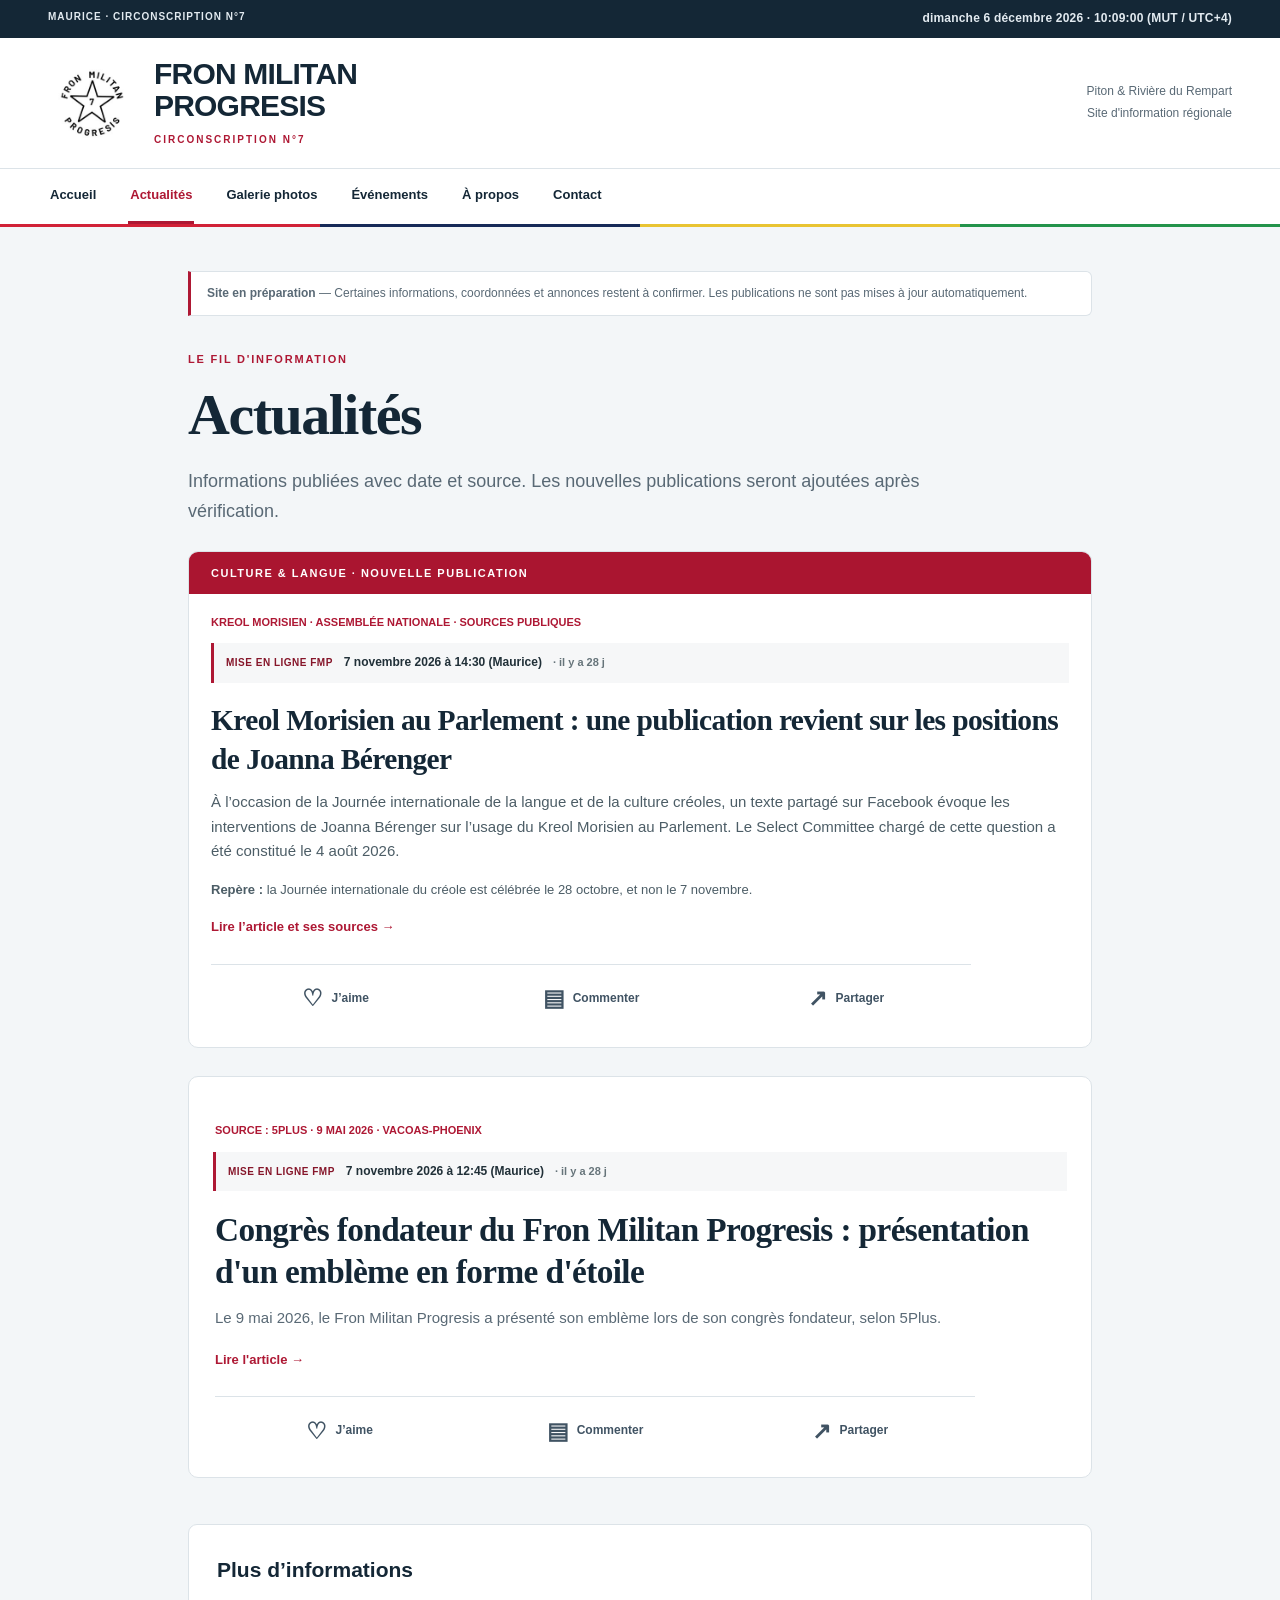
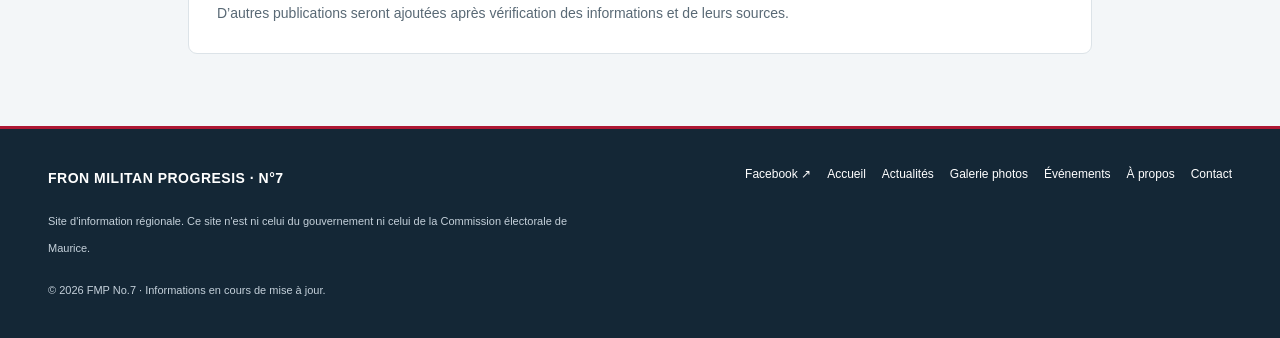
==== actualites.html @ 7ebd8d31 "Link FMP photo gallery across website and show preview on homepage" ====
<!DOCTYPE html>
<html lang="fr"><head><meta charset="utf-8"/><meta content="width=device-width,initial-scale=1" name="viewport"/><meta content="#111111" name="theme-color"/><meta content="FMP No.7 — Informations publiques, actualités et événements de la circonscription de Piton et Rivière du Rempart." name="description"/><title>Actualités | FMP No.7</title><link href="assets/fmp-logo.jpg?v=20261107-original" rel="icon"/><link href="assets/style.css?v=20261107-clock" rel="stylesheet"/></head><body><a class="skip-link" href="#main-content">Aller au contenu</a><div class="utility"><div class="shell"><span>MAURICE · CIRCONSCRIPTION N°7</span><span data-now aria-label="Heure actuelle à Maurice" aria-live="off">Chargement de l'heure de Maurice…</span></div></div><header class="shell brandline"><a aria-label="Accueil FMP No.7" href="index.html"><img alt="Logo Fron Militan Progresis, étoile et chiffre 7" src="assets/fmp-logo.jpg?v=20261107-original"/></a><div><h1>FRON MILITAN<br/>PROGRESIS</h1><div class="sub">CIRCONSCRIPTION N°7</div></div><span class="rightmark">Piton &amp; Rivière du Rempart<br/>Site d'information régionale</span></header><div class="navwrap"><div class="shell"><button aria-controls="siteNav" aria-expanded="false" class="mobileToggle">☰   Menu</button><nav aria-label="Navigation principale" class="nav" id="siteNav"><a class="" href="index.html">Accueil</a><a aria-current="page" class="active" href="actualites.html">Actualités</a><a href="galerie.html">Galerie photos</a><a class="" href="evenements.html">Événements</a><a class="" href="apropos.html">À propos</a><a class="" href="contact.html">Contact</a></nav></div></div><div class="stripe"></div><main id="main-content"><div class="shell pagebody"><div class="notice"><strong>Site en préparation</strong> — Certaines informations, coordonnées et annonces restent à confirmer. Les publications ne sont pas mises à jour automatiquement.</div><div class="eyebrow">Le fil d'information</div><h2 class="pageheading">Actualités</h2><p class="lede">Informations publiées avec date et source. Les nouvelles publications seront ajoutées après vérification.</p><div class="topgrid" style="grid-template-columns:1fr"><article class="feature news-added-card"><div class="news-added-kicker">CULTURE &amp; LANGUE · NOUVELLE PUBLICATION</div>
<div class="meta">KREOL MORISIEN · ASSEMBLÉE NATIONALE · SOURCES PUBLIQUES</div><div class="post-timestamps" aria-label="Date de mise en ligne sur le site"><span class="post-timestamps-label">Mise en ligne FMP</span><time datetime="2026-11-07T10:30:09Z" data-published-at="2026-11-07T10:30:09Z">7 novembre 2026 · 14:30 (Maurice)</time><span class="post-relative" data-post-age-for="2026-11-07T10:30:09Z"></span></div>
<h2><a href="kreol-morisien-parlement.html">Kreol Morisien au Parlement : une publication revient sur les positions de Joanna Bérenger</a></h2>
<p>À l’occasion de la Journée internationale de la langue et de la culture créoles, un texte partagé sur Facebook évoque les interventions de Joanna Bérenger sur l’usage du Kreol Morisien au Parlement. Le Select Committee chargé de cette question a été constitué le 4 août 2026.</p>
<p class="news-date-note"><strong>Repère :</strong> la Journée internationale du créole est célébrée le 28 octobre, et non le 7 novembre.</p>
<a class="textlink" href="kreol-morisien-parlement.html">Lire l’article et ses sources →</a>
<section aria-label="Réactions, commentaires et partage" class="post-engagement" data-post-id="kreol-morisien-parlement-2026" data-post-title="Kreol Morisien au Parlement : une publication revient sur les positions de Joanna Bérenger" data-post-url="kreol-morisien-parlement.html">
<div aria-label="Actions sur l’article" class="post-actions" role="group">
<button aria-pressed="false" class="action-button like-button" type="button"><span aria-hidden="true" class="action-symbol">♡</span><span class="like-label">J’aime</span></button>
<button aria-expanded="false" class="action-button comment-button" type="button"><span aria-hidden="true" class="action-symbol">▤</span><span class="comment-label">Commenter</span></button>
<button class="action-button share-button" type="button"><span aria-hidden="true" class="action-symbol">↗</span><span>Partager</span></button></div>
<div class="comment-panel" hidden><p class="engagement-note">Les commentaires et mentions « J’aime » sont enregistrés <strong>sur cet appareil uniquement</strong>. Ils ne sont pas visibles par les autres visiteurs.</p><div aria-live="polite" class="comments-list"></div><form class="comment-form">
<label for="comment-kreol-morisien-parlement-2026">Votre commentaire</label><textarea id="comment-kreol-morisien-parlement-2026" maxlength="800" name="comment" placeholder="Écrivez votre commentaire…" required rows="3"></textarea>
<div class="comment-form-footer"><small>800 caractères maximum</small><button class="post-comment" type="submit">Enregistrer sur cet appareil</button></div></form></div>
<p aria-live="polite" class="action-feedback" role="status"></p></section></article><article class="feature" style="padding-top:20px"><div class="meta">SOURCE : 5PLUS · <time datetime="2026-05-09">9 MAI 2026</time> · VACOAS-PHOENIX</div><div class="post-timestamps" aria-label="Date de mise en ligne sur le site"><span class="post-timestamps-label">Mise en ligne FMP</span><time datetime="2026-11-07T08:45:09Z" data-published-at="2026-11-07T08:45:09Z">7 novembre 2026 · 12:45 (Maurice)</time><span class="post-relative" data-post-age-for="2026-11-07T08:45:09Z"></span></div><h2><a href="congres-fondateur.html">Congrès fondateur du Fron Militan Progresis : présentation d'un emblème en forme d'étoile</a></h2><p>Le 9 mai 2026, le Fron Militan Progresis a présenté son emblème lors de son congrès fondateur, selon 5Plus.</p><a class="textlink" href="congres-fondateur.html">Lire l'article →</a><section aria-label="Réactions et commentaires sur cette actualité" class="post-engagement" data-post-id="congres-fondateur-2026" data-post-title="Congrès fondateur du Fron Militan Progresis" data-post-url="congres-fondateur.html">
<div aria-label="Actions sur l’article" class="post-actions" role="group">
<button aria-pressed="false" class="action-button like-button" type="button"><span aria-hidden="true" class="action-symbol">♡</span> <span class="like-label">J’aime</span></button>
<button aria-expanded="false" class="action-button comment-button" type="button"><span aria-hidden="true" class="action-symbol">▤</span> <span class="comment-label">Commenter</span></button>
<button class="action-button share-button" type="button"><span aria-hidden="true" class="action-symbol">↗</span> <span>Partager</span></button>
</div>
<div class="comment-panel" hidden="">
<p class="engagement-note">Les commentaires et mentions « J’aime » sont enregistrés <strong>sur cet appareil uniquement</strong>. Ils ne sont pas encore visibles par les autres visiteurs.</p>
<div aria-live="polite" class="comments-list"></div>
<form class="comment-form">
<label for="comment-congres-fondateur-2026">Votre commentaire</label>
<textarea id="comment-congres-fondateur-2026" maxlength="800" name="comment" placeholder="Écrivez votre commentaire…" required="" rows="3"></textarea>
<div class="comment-form-footer"><small>800 caractères maximum</small><button class="post-comment" type="submit">Enregistrer sur cet appareil</button></div>
</form>
</div>
<p aria-live="polite" class="action-feedback" role="status"></p>
</section></article></div><section class="section"><div class="quiet"><h3>Plus d’informations</h3><p>D’autres publications seront ajoutées après vérification des informations et de leurs sources.</p></div></section></div></main><footer class="footer"><div class="shell footergrid"><div><strong>FRON MILITAN PROGRESIS · N°7</strong><p><small>Site d'information régionale. Ce site n'est ni celui du gouvernement ni celui de la Commission électorale de Maurice.</small></p><small>© 2026 FMP No.7 · Informations en cours de mise à jour.</small></div><div class="footnav"><a class="facebook-link" href="https://www.facebook.com/share/1LvWriP6Kh/" target="_blank" rel="noopener noreferrer" aria-label="Ouvrir le lien Facebook partagé (nouvel onglet)">Facebook ↗</a><a class="" href="index.html">Accueil</a><a aria-current="page" class="active" href="actualites.html">Actualités</a><a href="galerie.html">Galerie photos</a><a class="" href="evenements.html">Événements</a><a class="" href="apropos.html">À propos</a><a class="" href="contact.html">Contact</a></div></div></footer><script src="assets/script.js?v=20261107-clock"></script></body></html>
---- assets/style.css ----
:root{--ink:#142736;--muted:#596975;--line:#dce3e8;--red:#ae1834;--paper:#fff;--off:#f3f6f8}*{box-sizing:border-box}html{scroll-behavior:smooth}body{margin:0;background:var(--off);color:var(--ink);font:16px/1.65 Arial,Helvetica,sans-serif;-webkit-font-smoothing:antialiased}a{color:inherit;text-decoration:none}a:hover{text-decoration:underline}button,input,textarea{font:inherit}button{cursor:pointer}img{max-width:100%}a,button{touch-action:manipulation}:focus-visible{outline:3px solid #287aa7;outline-offset:4px}.shell{width:100%;max-width:1240px;margin:auto;padding:0 28px}.skip-link{position:absolute;top:-90px;left:20px;background:white;padding:12px;z-index:10}.skip-link:focus{top:10px}.utility{background:var(--ink);color:#e2eaf0;font-size:10px;font-weight:700;letter-spacing:1px}.utility .shell{display:flex;justify-content:space-between;gap:12px;padding-top:9px;padding-bottom:9px}.brandline{display:flex;align-items:center;gap:18px;padding-top:20px;padding-bottom:20px;background:white}.brandline>a{flex:none;display:block}.brandline img{display:block;width:88px;height:88px;object-fit:contain}.brandline h1{margin:0;font-size:clamp(21px,2.4vw,30px);font-weight:800;line-height:1.08;letter-spacing:-.8px}.brandline .sub{font-size:10px;letter-spacing:2px;font-weight:700;color:var(--red);margin-top:9px}.rightmark{margin-left:auto;text-align:right;font-size:12px;color:var(--muted);line-height:1.8}.navwrap{background:#fff;border-top:1px solid var(--line)}.nav{display:flex;gap:30px}.nav a{padding:15px 2px;font-size:13px;font-weight:700;border-bottom:3px solid transparent}.nav a:hover,.nav a.active{color:var(--red);text-decoration:none;border-bottom-color:var(--red)}.mobileToggle{display:none;background:none;border:0;padding:14px 0;color:var(--ink);font-weight:700}.stripe{height:3px;background:linear-gradient(90deg,#d12137 0 25%,#172a58 25% 50%,#e9c432 50% 75%,#23934b 75%)}
.welcome-banner{margin-top:30px;background:var(--ink);border-radius:12px;overflow:hidden;box-shadow:0 12px 35px #18344912}.banner-photo{display:block;width:100%;height:auto;aspect-ratio:851/315;object-fit:contain}.banner-caption{padding:25px 32px;display:flex;align-items:center;justify-content:space-between;gap:24px;color:white}.banner-kicker{font-size:10px;letter-spacing:2.3px;font-weight:700;color:#c5d6e3}.banner-caption h2{font-size:clamp(32px,4vw,46px);letter-spacing:-1.5px;line-height:1.1;margin:7px 0}.banner-caption p{margin:0;color:#d5e0e8;font-size:14px}.banner-link{padding:13px 19px;border:1px solid #91a3b0;border-radius:6px;font-size:13px;font-weight:700;white-space:nowrap}.banner-link span{margin-left:20px}.banner-link:hover{background:white;color:var(--ink);text-decoration:none}.notice{margin:24px 0;background:#fff;border:1px solid var(--line);border-left:3px solid var(--red);padding:12px 16px;color:var(--muted);font-size:12px;border-radius:0 6px 6px 0}.frontpage-strap{display:flex;justify-content:space-between;align-items:center;gap:16px;margin-top:40px;padding-bottom:16px;border-bottom:1px solid #b7c5d0}.frontpage-strap-left{font-size:22px;letter-spacing:-.6px;font-weight:800}.frontpage-strap-left em{font-style:normal;color:var(--red);margin:0 5px}.frontpage-strap-right{font-size:10px;color:var(--muted);letter-spacing:1.3px;font-weight:700}.topgrid{display:grid;grid-template-columns:minmax(0,1.8fr) minmax(270px,1fr);gap:28px;margin-top:24px;align-items:start}.feature{border:1px solid var(--line);background:white;border-radius:10px;overflow:hidden;padding-bottom:22px}.hero-label{display:flex;justify-content:space-between;gap:12px;padding:12px 24px;color:var(--red);font-size:10px;letter-spacing:1.8px;font-weight:800;border-bottom:1px solid var(--line)}.hero-label span:last-child{color:var(--muted)}.featureart{height:245px;display:flex;justify-content:center;align-items:center;background:#fff;border-bottom:1px solid #edf0f3}.featureart img{height:210px;width:210px;object-fit:contain}.feature>.meta,.feature>h2,.feature>p,.feature>.textlink,.feature>.post-engagement{margin-left:26px;margin-right:26px}.meta{font-size:11px;color:var(--muted);font-weight:700;line-height:1.8}.feature>.meta{margin-top:24px;color:var(--red)}.feature h2{font:700 clamp(25px,2.6vw,34px)/1.24 Georgia,serif;letter-spacing:-.6px;margin-top:12px;margin-bottom:14px}.feature p{font-size:15px;color:var(--muted);margin-top:0}.textlink{font-size:13px;font-weight:700;color:var(--red)}.aside{border:1px solid var(--line);border-radius:10px;background:#fff;padding:0 24px 8px;overflow:hidden}.eyebrow{color:var(--red);font-size:11px;font-weight:800;letter-spacing:1.8px;text-transform:uppercase}.aside>.eyebrow{background:var(--ink);color:white;margin:0 -24px;padding:15px 24px}.story{padding:22px 0;border-bottom:1px solid var(--line)}.story:last-child{border:0}.story h3{font:700 20px/1.35 Georgia,serif;margin:8px 0}.story p{font-size:13px;color:var(--muted);margin:8px 0}.fixedmark{font-size:9px;font-weight:700;letter-spacing:1px;color:var(--red);text-transform:uppercase}.section{padding:46px 0 12px}.sectiontitle{display:flex;justify-content:space-between;align-items:center;gap:12px;padding-bottom:16px;border-bottom:1px solid #b7c5d0;font-size:25px;letter-spacing:-.5px;margin:0 0 22px}.sectiontitle small{font-size:11px;font-weight:500;letter-spacing:0;color:var(--muted)}.tiles{display:grid;grid-template-columns:repeat(3,1fr);gap:22px}.tile{padding:24px;border:1px solid var(--line);border-radius:9px;background:white}.tile .number{font-size:13px;font-weight:800;color:var(--red);letter-spacing:1px}.tile h3{font-size:22px;margin:16px 0 8px}.tile p{font-size:14px;margin-bottom:0;color:var(--muted)}.quiet{padding:28px;background:white;border:1px solid var(--line);border-radius:9px}.quiet h3{font-size:21px;margin:0 0 10px}.quiet p{color:var(--muted);font-size:14px}.quiet p:last-child{margin-bottom:0}.twocol{display:grid;grid-template-columns:1fr 1fr;gap:24px}.btn,.post-comment{display:inline-block;background:var(--red);color:#fff;border:0;border-radius:5px;padding:12px 18px;font-size:13px;font-weight:700}.btn:hover,.post-comment:hover{background:#86102a;text-decoration:none}.pagebody{padding-top:20px;max-width:960px}.pagebody>.eyebrow{margin-top:34px}.pageheading{font:700 clamp(32px,5vw,58px)/1.15 Georgia,serif;letter-spacing:-1.5px;margin:14px 0 18px}.lede{font-size:18px;color:var(--muted);max-width:760px}.articlebody{max-width:760px;font:18px/1.85 Georgia,serif;color:#34434e}.articlebody h2{font:700 26px/1.3 Arial,sans-serif}.source{background:#e9eff3;padding:16px;font:14px/1.6 Arial,sans-serif;border-radius:6px}.footer{margin-top:60px;padding:36px 0;background:var(--ink);color:#fff;border-top:3px solid var(--red)}.footergrid{display:flex;justify-content:space-between;gap:40px}.footergrid>div:first-child{max-width:540px}.footer strong{font-size:14px;letter-spacing:.5px}.footer small{font-size:11px;color:#c4d0da}.footnav{display:flex;flex-wrap:wrap;align-content:start;gap:16px;font-size:12px}.field{display:block;margin:16px 0}.field label{display:block;font-weight:700;margin-bottom:6px}.field input,.field textarea{width:100%;padding:12px;border:1px solid #9aaab6;border-radius:5px}.field textarea{min-height:140px}.tip{font-size:13px;color:var(--muted)}hr{border:0;border-top:1px solid var(--line)}
.post-engagement{border-top:1px solid var(--line);margin-top:24px;padding-top:10px;max-width:760px;font-family:Arial,sans-serif}.post-actions{display:grid;grid-template-columns:repeat(3,minmax(0,1fr));gap:6px}.action-button{display:flex;align-items:center;justify-content:center;gap:8px;min-height:48px;padding:9px 6px;background:transparent;border:0;border-radius:5px;font-size:12px;font-weight:700;color:#405363}.action-button:hover{background:#edf2f5}.action-button[aria-pressed="true"]{color:var(--red)}.action-symbol{font-size:23px;line-height:1}.comment-panel{border-top:1px solid var(--line);padding-top:15px}.comment-panel[hidden]{display:none}.engagement-note{background:var(--off);padding:12px;font-size:12px!important;border-radius:5px}.comment-entry{border-bottom:1px solid var(--line);padding:10px 0}.comment-entry time{font-size:11px;color:var(--muted)}.comment-entry p{white-space:pre-wrap;overflow-wrap:anywhere;font-size:14px;margin:5px 0}.no-comments{font-size:13px!important}.comment-form label{display:block;margin:14px 0 7px;font-size:13px;font-weight:700}.comment-form textarea{width:100%;padding:12px;border:1px solid #99a9b4;border-radius:5px;min-height:90px;resize:vertical}.comment-form-footer{display:flex;align-items:center;justify-content:space-between;gap:12px;margin-top:10px}.comment-form-footer small{font-size:11px;color:var(--muted)}.post-comment{font-size:11px}.action-feedback{font-size:12px!important;margin:8px 0 0}.action-feedback:empty{display:none}.share-fallback{width:100%;padding:8px;border:1px solid #99a9b4}
@media(min-width:1240px){.brandline{max-width:none;padding-left:max(28px,calc((100% - 1184px)/2));padding-right:max(28px,calc((100% - 1184px)/2))}}
@media(max-width:770px){.shell{padding-left:20px;padding-right:20px}.utility{font-size:9px;letter-spacing:.3px}.brandline{padding-top:15px;padding-bottom:15px;gap:12px}.brandline img{width:70px;height:70px}.brandline h1{font-size:23px}.brandline .sub{font-size:9px;letter-spacing:1px}.rightmark{display:none}.mobileToggle{display:block;width:100%;text-align:left}.nav{display:none;flex-direction:column;gap:0;padding-bottom:10px}.nav.open{display:flex}.nav a{padding:12px;border-bottom:0;border-left:3px solid transparent}.nav a.active{border-left-color:var(--red);background:#faf0f3}.welcome-banner{margin-top:20px;border-radius:8px}.banner-caption{padding:22px;align-items:flex-start;flex-direction:column;gap:20px}.banner-caption h2{font-size:35px}.banner-kicker{font-size:9px}.banner-link{padding:11px 14px;font-size:12px}.notice{font-size:11px}.topgrid,.twocol{grid-template-columns:1fr}.frontpage-strap{margin-top:30px}.frontpage-strap-right{display:none}.frontpage-strap-left{font-size:21px}.featureart{height:220px}.featureart img{height:190px;width:190px}.feature>.meta,.feature>h2,.feature>p,.feature>.textlink,.feature>.post-engagement{margin-left:20px;margin-right:20px}.feature h2{font-size:27px}.tiles{grid-template-columns:1fr;gap:14px}.tile{padding:22px}.tile h3{margin-top:10px}.section{padding-top:36px}.sectiontitle{font-size:23px}.footergrid{flex-direction:column;gap:22px}.pageheading{letter-spacing:-.8px}}
@media(max-width:400px){.shell{padding-left:15px;padding-right:15px}.utility .shell{flex-direction:column;gap:2px}.brandline h1{font-size:21px}.brandline img{width:62px;height:62px}.action-button{gap:4px;font-size:11px}.comment-form-footer{flex-direction:column;align-items:stretch}.feature h2{font-size:25px}.hero-label{padding:12px 20px;font-size:9px}.sectiontitle{align-items:flex-start}.sectiontitle small{text-align:right}}
@media(prefers-reduced-motion:reduce){html{scroll-behavior:auto}*{transition:none!important}}

/* Heure de Maurice en direct et métadonnées datées automatiquement */
.utility [data-now]{font-variant-numeric:tabular-nums;letter-spacing:.2px;font-size:12px;font-weight:700}
.post-timestamps{display:flex;align-items:baseline;gap:8px 11px;flex-wrap:wrap;margin:11px 24px 18px;background:#f6f7f8;border-left:3px solid var(--red);padding:10px 12px;font-size:12px;color:#42505b;font-variant-numeric:tabular-nums}
.post-timestamps-label{font-weight:800;color:#86162a;letter-spacing:.5px;text-transform:uppercase;font-size:10px}
.post-timestamps time{font-weight:800;color:#213038}
.post-relative{font-size:11px;color:#66747a;font-weight:700}
.articlebody + .post-timestamps{margin-left:0}
@media(max-width:770px){.utility .shell{display:flex;align-items:center;gap:7px;flex-wrap:wrap}.utility [data-now]{font-size:11px}.post-timestamps{margin-left:18px;margin-right:18px}}

/* Kreol Morisien news: clearly labelled, sourced update, no unlicensed imagery. */
.news-added-card{padding:0 0 24px;border:1px solid var(--line);background:#fff}
.news-added-kicker{background:#aa1530;color:#fff;padding:12px 22px;font-size:11px;font-weight:800;letter-spacing:1.5px}
.news-added-card .meta,.news-added-card h2,.news-added-card p,.news-added-card>.textlink,.news-added-card .post-engagement{margin-left:22px;margin-right:22px}
.news-added-card .meta{margin-top:19px}
.news-added-card h2{font-size:clamp(22px,2.3vw,32px);line-height:1.3;margin-bottom:12px}
.news-added-card p{color:#4c5d66;line-height:1.65}
.news-added-card .post-timestamps{margin-left:22px;margin-right:22px}
.news-added-card .news-date-note{font-size:13px}
.story-latest{border-bottom:1px solid #dce3e8}
.story-latest time{font-size:12px;color:#a51632;font-weight:700}
.articlebody ul{padding-left:23px}
.articlebody a,.source a{text-decoration:underline;text-underline-offset:3px;color:#a51632}
.article-bottom-link{margin-top:28px}
@media(max-width:770px){.news-added-card .meta,.news-added-card h2,.news-added-card p,.news-added-card>.textlink,.news-added-card .post-engagement,.news-added-card .post-timestamps{margin-left:16px;margin-right:16px}}
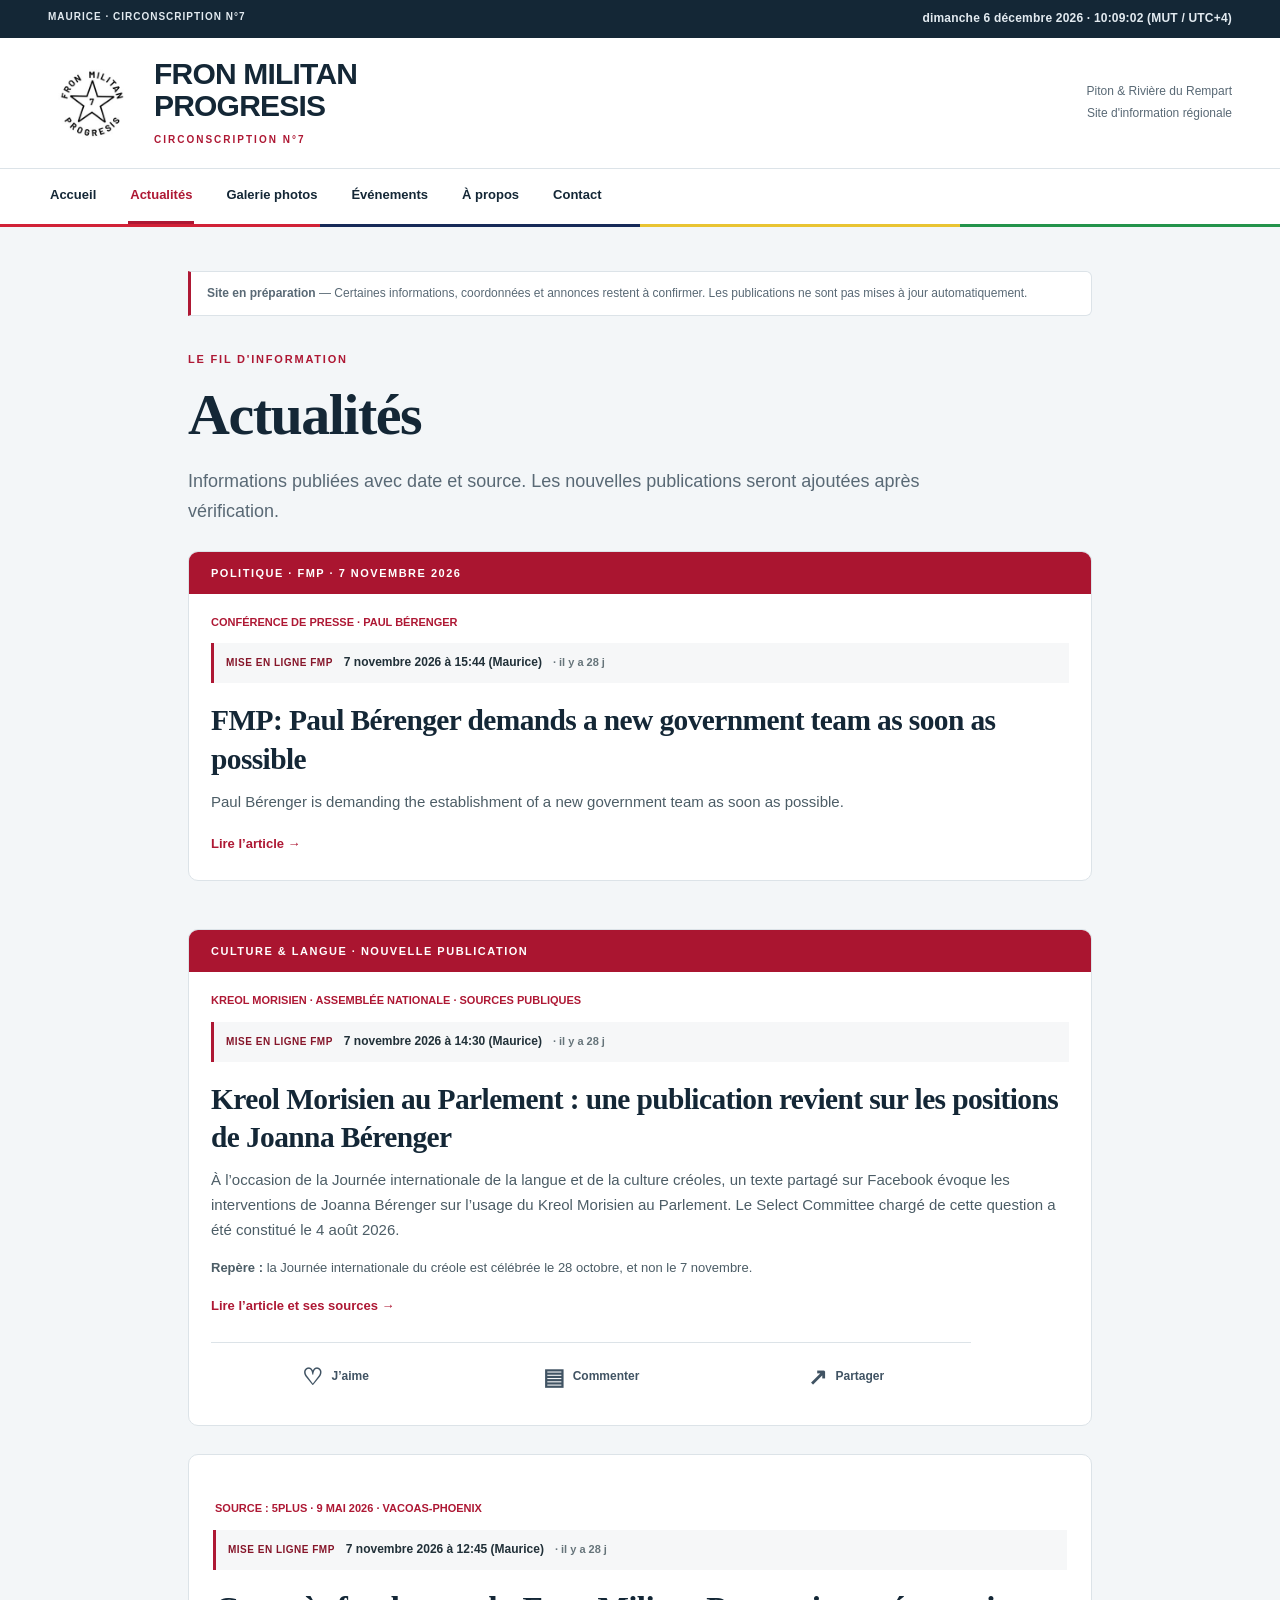
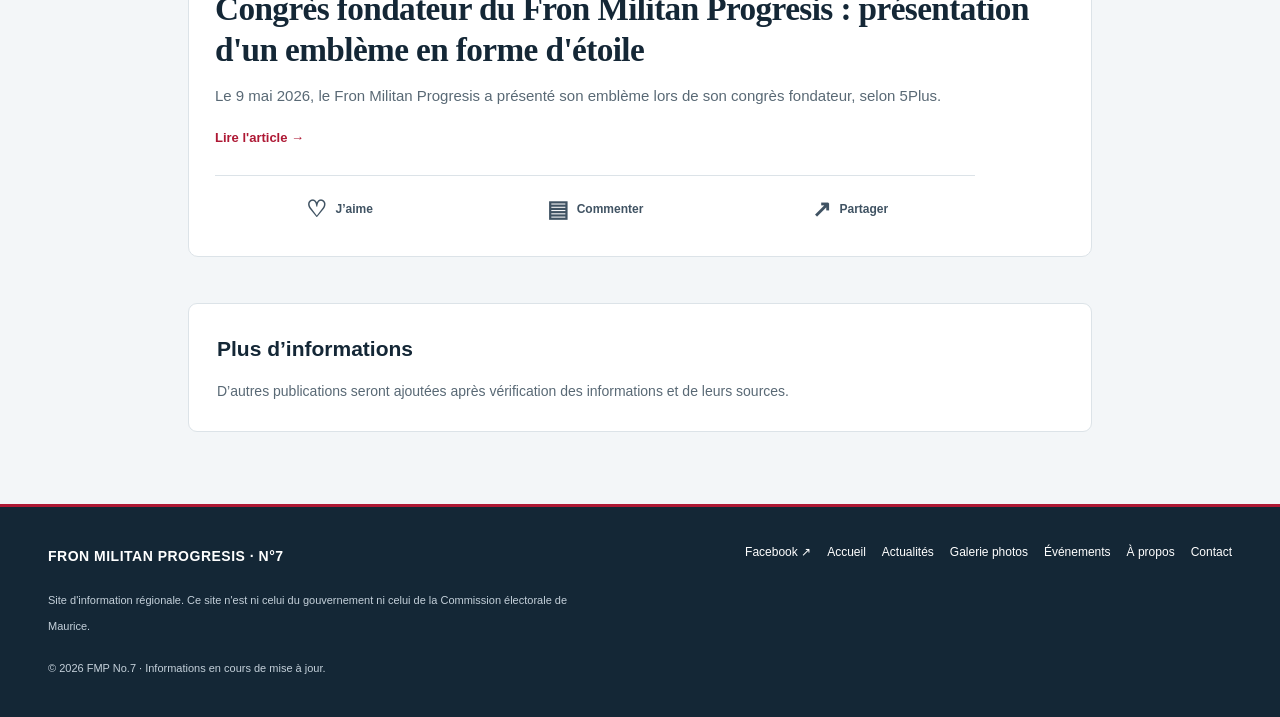
==== commit 4abc8812: "Show new FMP press conference article on actualites.html" ====
--- a/actualites.html
+++ b/actualites.html
@@ -1,5 +1,5 @@
 <!DOCTYPE html>
-<html lang="fr"><head><meta charset="utf-8"/><meta content="width=device-width,initial-scale=1" name="viewport"/><meta content="#111111" name="theme-color"/><meta content="FMP No.7 — Informations publiques, actualités et événements de la circonscription de Piton et Rivière du Rempart." name="description"/><title>Actualités | FMP No.7</title><link href="assets/fmp-logo.jpg?v=20261107-original" rel="icon"/><link href="assets/style.css?v=20261107-clock" rel="stylesheet"/></head><body><a class="skip-link" href="#main-content">Aller au contenu</a><div class="utility"><div class="shell"><span>MAURICE · CIRCONSCRIPTION N°7</span><span data-now aria-label="Heure actuelle à Maurice" aria-live="off">Chargement de l'heure de Maurice…</span></div></div><header class="shell brandline"><a aria-label="Accueil FMP No.7" href="index.html"><img alt="Logo Fron Militan Progresis, étoile et chiffre 7" src="assets/fmp-logo.jpg?v=20261107-original"/></a><div><h1>FRON MILITAN<br/>PROGRESIS</h1><div class="sub">CIRCONSCRIPTION N°7</div></div><span class="rightmark">Piton &amp; Rivière du Rempart<br/>Site d'information régionale</span></header><div class="navwrap"><div class="shell"><button aria-controls="siteNav" aria-expanded="false" class="mobileToggle">☰   Menu</button><nav aria-label="Navigation principale" class="nav" id="siteNav"><a class="" href="index.html">Accueil</a><a aria-current="page" class="active" href="actualites.html">Actualités</a><a href="galerie.html">Galerie photos</a><a class="" href="evenements.html">Événements</a><a class="" href="apropos.html">À propos</a><a class="" href="contact.html">Contact</a></nav></div></div><div class="stripe"></div><main id="main-content"><div class="shell pagebody"><div class="notice"><strong>Site en préparation</strong> — Certaines informations, coordonnées et annonces restent à confirmer. Les publications ne sont pas mises à jour automatiquement.</div><div class="eyebrow">Le fil d'information</div><h2 class="pageheading">Actualités</h2><p class="lede">Informations publiées avec date et source. Les nouvelles publications seront ajoutées après vérification.</p><div class="topgrid" style="grid-template-columns:1fr"><article class="feature news-added-card"><div class="news-added-kicker">CULTURE &amp; LANGUE · NOUVELLE PUBLICATION</div>
+<html lang="fr"><head><meta charset="utf-8"/><meta content="width=device-width,initial-scale=1" name="viewport"/><meta content="#111111" name="theme-color"/><meta content="FMP No.7 — Informations publiques, actualités et événements de la circonscription de Piton et Rivière du Rempart." name="description"/><title>Actualités | FMP No.7</title><link href="assets/fmp-logo.jpg?v=20261107-original" rel="icon"/><link href="assets/style.css?v=20261107-clock" rel="stylesheet"/></head><body><a class="skip-link" href="#main-content">Aller au contenu</a><div class="utility"><div class="shell"><span>MAURICE · CIRCONSCRIPTION N°7</span><span data-now aria-label="Heure actuelle à Maurice" aria-live="off">Chargement de l'heure de Maurice…</span></div></div><header class="shell brandline"><a aria-label="Accueil FMP No.7" href="index.html"><img alt="Logo Fron Militan Progresis, étoile et chiffre 7" src="assets/fmp-logo.jpg?v=20261107-original"/></a><div><h1>FRON MILITAN<br/>PROGRESIS</h1><div class="sub">CIRCONSCRIPTION N°7</div></div><span class="rightmark">Piton &amp; Rivière du Rempart<br/>Site d'information régionale</span></header><div class="navwrap"><div class="shell"><button aria-controls="siteNav" aria-expanded="false" class="mobileToggle">☰   Menu</button><nav aria-label="Navigation principale" class="nav" id="siteNav"><a class="" href="index.html">Accueil</a><a aria-current="page" class="active" href="actualites.html">Actualités</a><a href="galerie.html">Galerie photos</a><a class="" href="evenements.html">Événements</a><a class="" href="apropos.html">À propos</a><a class="" href="contact.html">Contact</a></nav></div></div><div class="stripe"></div><main id="main-content"><div class="shell pagebody"><div class="notice"><strong>Site en préparation</strong> — Certaines informations, coordonnées et annonces restent à confirmer. Les publications ne sont pas mises à jour automatiquement.</div><div class="eyebrow">Le fil d'information</div><h2 class="pageheading">Actualités</h2><p class="lede">Informations publiées avec date et source. Les nouvelles publications seront ajoutées après vérification.</p><div class="topgrid" style="grid-template-columns:1fr"><article class="feature news-added-card" style="margin-bottom:20px"><div class="news-added-kicker">POLITIQUE · FMP · 7 NOVEMBRE 2026</div><div class="meta">CONFÉRENCE DE PRESSE · PAUL BÉRENGER</div><div class="post-timestamps"><span class="post-timestamps-label">Mise en ligne FMP</span><time datetime="2026-11-07T11:44:02Z" data-published-at="2026-11-07T11:44:02Z">7 novembre 2026 · 15:44 (Maurice)</time><span class="post-relative" data-post-age-for="2026-11-07T11:44:02Z"></span></div><h2><a href="paul-berenger-new-government-team-2026-11-07.html">FMP: Paul Bérenger demands a new government team as soon as possible</a></h2><p>Paul Bérenger is demanding the establishment of a new government team as soon as possible.</p><a class="textlink" href="paul-berenger-new-government-team-2026-11-07.html">Lire l’article →</a></article><article class="feature news-added-card"><div class="news-added-kicker">CULTURE &amp; LANGUE · NOUVELLE PUBLICATION</div>
 <div class="meta">KREOL MORISIEN · ASSEMBLÉE NATIONALE · SOURCES PUBLIQUES</div><div class="post-timestamps" aria-label="Date de mise en ligne sur le site"><span class="post-timestamps-label">Mise en ligne FMP</span><time datetime="2026-11-07T10:30:09Z" data-published-at="2026-11-07T10:30:09Z">7 novembre 2026 · 14:30 (Maurice)</time><span class="post-relative" data-post-age-for="2026-11-07T10:30:09Z"></span></div>
 <h2><a href="kreol-morisien-parlement.html">Kreol Morisien au Parlement : une publication revient sur les positions de Joanna Bérenger</a></h2>
 <p>À l’occasion de la Journée internationale de la langue et de la culture créoles, un texte partagé sur Facebook évoque les interventions de Joanna Bérenger sur l’usage du Kreol Morisien au Parlement. Le Select Committee chargé de cette question a été constitué le 4 août 2026.</p>
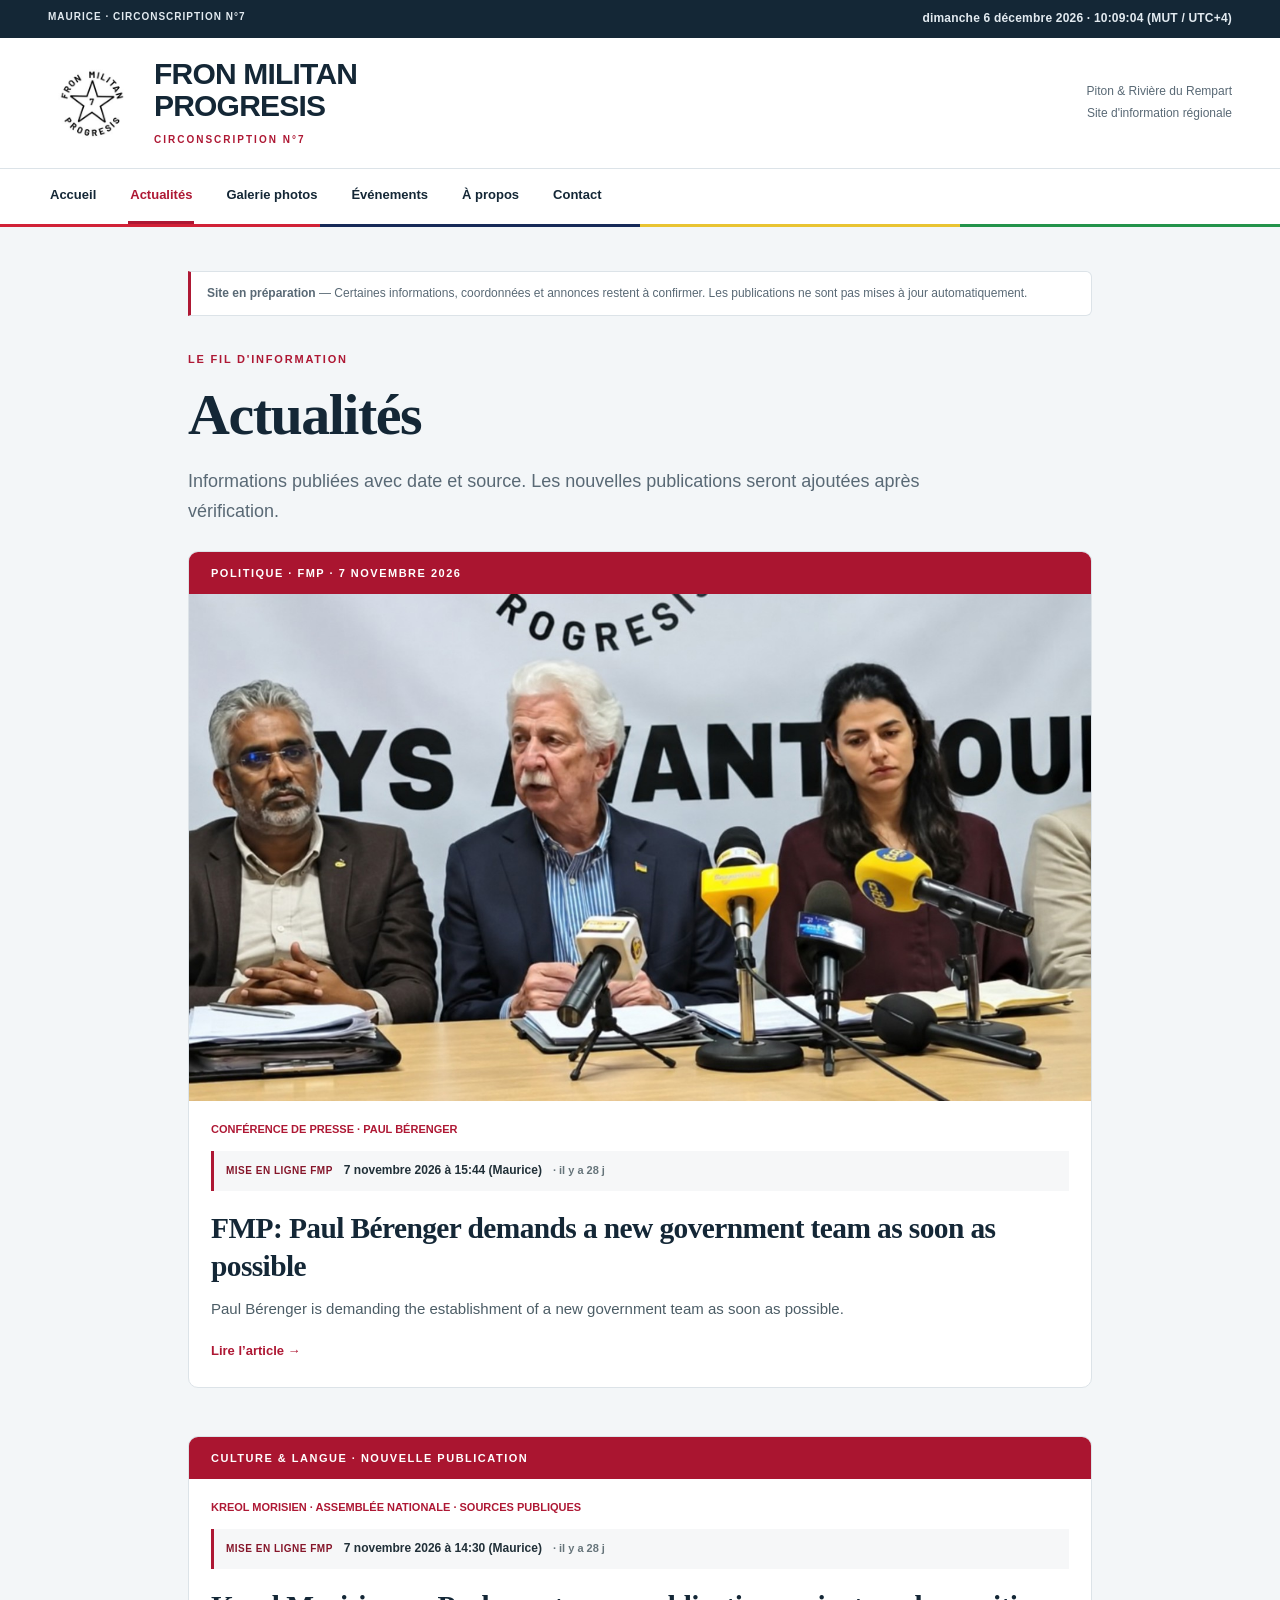
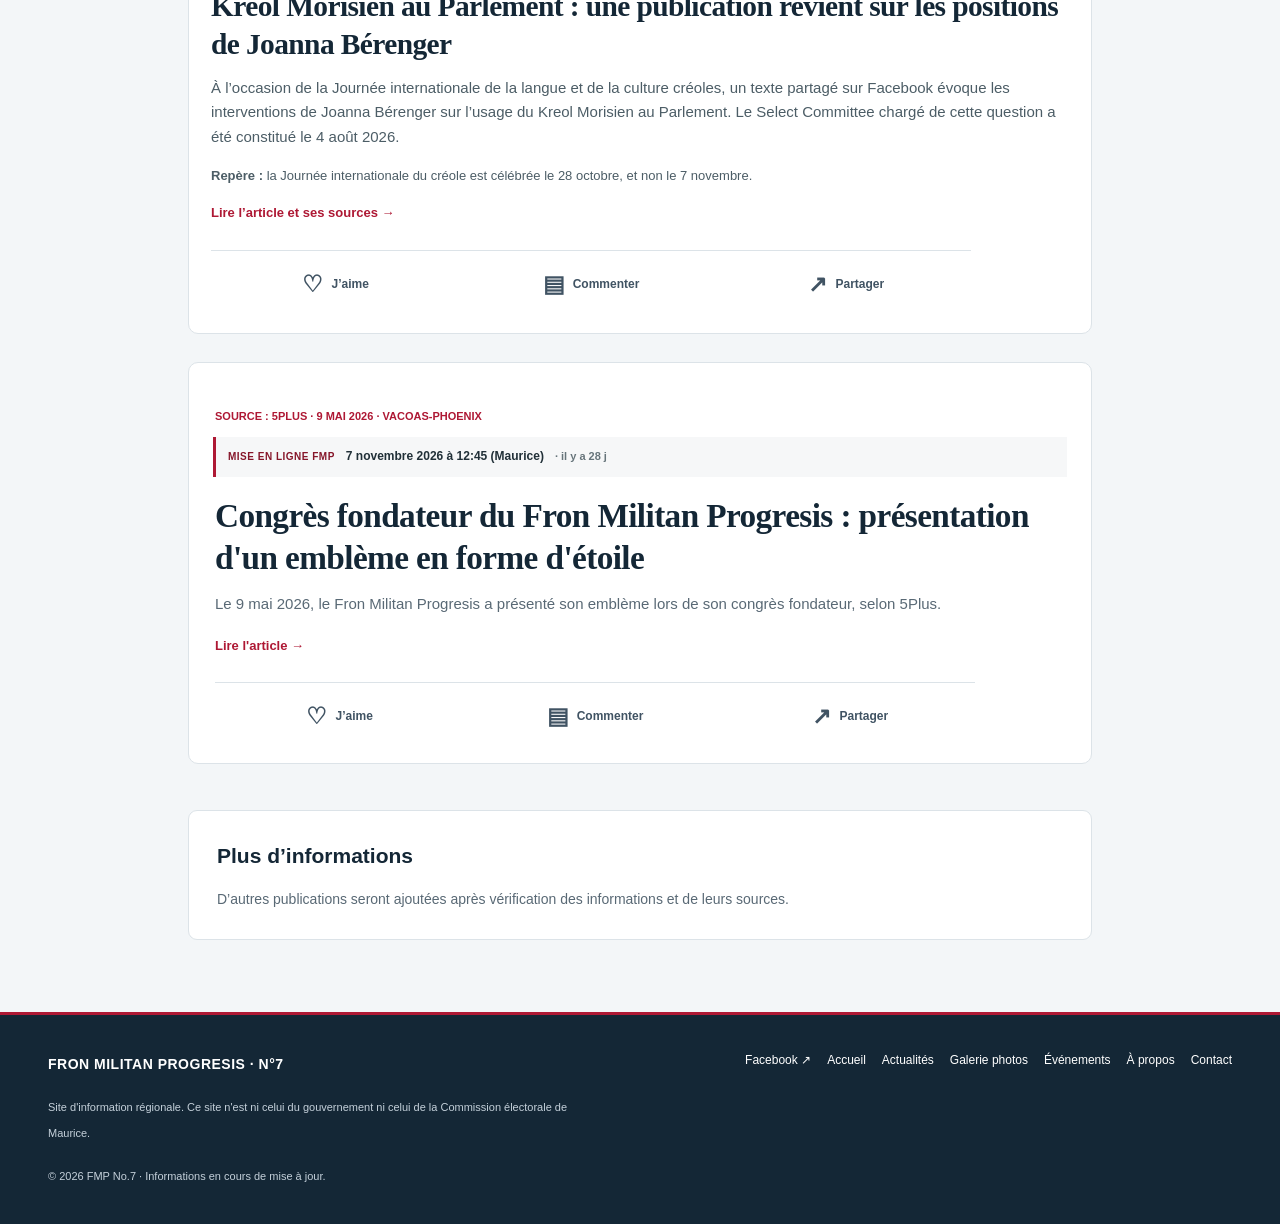
==== commit 105f7562: "Display original FMP press conference photo on actualites.html" ====
--- a/actualites.html
+++ b/actualites.html
@@ -1,5 +1,5 @@
 <!DOCTYPE html>
-<html lang="fr"><head><meta charset="utf-8"/><meta content="width=device-width,initial-scale=1" name="viewport"/><meta content="#111111" name="theme-color"/><meta content="FMP No.7 — Informations publiques, actualités et événements de la circonscription de Piton et Rivière du Rempart." name="description"/><title>Actualités | FMP No.7</title><link href="assets/fmp-logo.jpg?v=20261107-original" rel="icon"/><link href="assets/style.css?v=20261107-clock" rel="stylesheet"/></head><body><a class="skip-link" href="#main-content">Aller au contenu</a><div class="utility"><div class="shell"><span>MAURICE · CIRCONSCRIPTION N°7</span><span data-now aria-label="Heure actuelle à Maurice" aria-live="off">Chargement de l'heure de Maurice…</span></div></div><header class="shell brandline"><a aria-label="Accueil FMP No.7" href="index.html"><img alt="Logo Fron Militan Progresis, étoile et chiffre 7" src="assets/fmp-logo.jpg?v=20261107-original"/></a><div><h1>FRON MILITAN<br/>PROGRESIS</h1><div class="sub">CIRCONSCRIPTION N°7</div></div><span class="rightmark">Piton &amp; Rivière du Rempart<br/>Site d'information régionale</span></header><div class="navwrap"><div class="shell"><button aria-controls="siteNav" aria-expanded="false" class="mobileToggle">☰   Menu</button><nav aria-label="Navigation principale" class="nav" id="siteNav"><a class="" href="index.html">Accueil</a><a aria-current="page" class="active" href="actualites.html">Actualités</a><a href="galerie.html">Galerie photos</a><a class="" href="evenements.html">Événements</a><a class="" href="apropos.html">À propos</a><a class="" href="contact.html">Contact</a></nav></div></div><div class="stripe"></div><main id="main-content"><div class="shell pagebody"><div class="notice"><strong>Site en préparation</strong> — Certaines informations, coordonnées et annonces restent à confirmer. Les publications ne sont pas mises à jour automatiquement.</div><div class="eyebrow">Le fil d'information</div><h2 class="pageheading">Actualités</h2><p class="lede">Informations publiées avec date et source. Les nouvelles publications seront ajoutées après vérification.</p><div class="topgrid" style="grid-template-columns:1fr"><article class="feature news-added-card" style="margin-bottom:20px"><div class="news-added-kicker">POLITIQUE · FMP · 7 NOVEMBRE 2026</div><div class="meta">CONFÉRENCE DE PRESSE · PAUL BÉRENGER</div><div class="post-timestamps"><span class="post-timestamps-label">Mise en ligne FMP</span><time datetime="2026-11-07T11:44:02Z" data-published-at="2026-11-07T11:44:02Z">7 novembre 2026 · 15:44 (Maurice)</time><span class="post-relative" data-post-age-for="2026-11-07T11:44:02Z"></span></div><h2><a href="paul-berenger-new-government-team-2026-11-07.html">FMP: Paul Bérenger demands a new government team as soon as possible</a></h2><p>Paul Bérenger is demanding the establishment of a new government team as soon as possible.</p><a class="textlink" href="paul-berenger-new-government-team-2026-11-07.html">Lire l’article →</a></article><article class="feature news-added-card"><div class="news-added-kicker">CULTURE &amp; LANGUE · NOUVELLE PUBLICATION</div>
+<html lang="fr"><head><meta charset="utf-8"/><meta content="width=device-width,initial-scale=1" name="viewport"/><meta content="#111111" name="theme-color"/><meta content="FMP No.7 — Informations publiques, actualités et événements de la circonscription de Piton et Rivière du Rempart." name="description"/><title>Actualités | FMP No.7</title><link href="assets/fmp-logo.jpg?v=20261107-original" rel="icon"/><link href="assets/style.css?v=20261107-clock" rel="stylesheet"/></head><body><a class="skip-link" href="#main-content">Aller au contenu</a><div class="utility"><div class="shell"><span>MAURICE · CIRCONSCRIPTION N°7</span><span data-now aria-label="Heure actuelle à Maurice" aria-live="off">Chargement de l'heure de Maurice…</span></div></div><header class="shell brandline"><a aria-label="Accueil FMP No.7" href="index.html"><img alt="Logo Fron Militan Progresis, étoile et chiffre 7" src="assets/fmp-logo.jpg?v=20261107-original"/></a><div><h1>FRON MILITAN<br/>PROGRESIS</h1><div class="sub">CIRCONSCRIPTION N°7</div></div><span class="rightmark">Piton &amp; Rivière du Rempart<br/>Site d'information régionale</span></header><div class="navwrap"><div class="shell"><button aria-controls="siteNav" aria-expanded="false" class="mobileToggle">☰   Menu</button><nav aria-label="Navigation principale" class="nav" id="siteNav"><a class="" href="index.html">Accueil</a><a aria-current="page" class="active" href="actualites.html">Actualités</a><a href="galerie.html">Galerie photos</a><a class="" href="evenements.html">Événements</a><a class="" href="apropos.html">À propos</a><a class="" href="contact.html">Contact</a></nav></div></div><div class="stripe"></div><main id="main-content"><div class="shell pagebody"><div class="notice"><strong>Site en préparation</strong> — Certaines informations, coordonnées et annonces restent à confirmer. Les publications ne sont pas mises à jour automatiquement.</div><div class="eyebrow">Le fil d'information</div><h2 class="pageheading">Actualités</h2><p class="lede">Informations publiées avec date et source. Les nouvelles publications seront ajoutées après vérification.</p><div class="topgrid" style="grid-template-columns:1fr"><article class="feature news-added-card" style="margin-bottom:20px"><div class="news-added-kicker">POLITIQUE · FMP · 7 NOVEMBRE 2026</div><img src="assets/fmp-press-conference-2026-11-07.jpg" alt="FMP press conference, 7 November 2026" width="1536" height="864" loading="lazy" style="display:block;width:100%;height:auto" /><div class="meta">CONFÉRENCE DE PRESSE · PAUL BÉRENGER</div><div class="post-timestamps"><span class="post-timestamps-label">Mise en ligne FMP</span><time datetime="2026-11-07T11:44:02Z" data-published-at="2026-11-07T11:44:02Z">7 novembre 2026 · 15:44 (Maurice)</time><span class="post-relative" data-post-age-for="2026-11-07T11:44:02Z"></span></div><h2><a href="paul-berenger-new-government-team-2026-11-07.html">FMP: Paul Bérenger demands a new government team as soon as possible</a></h2><p>Paul Bérenger is demanding the establishment of a new government team as soon as possible.</p><a class="textlink" href="paul-berenger-new-government-team-2026-11-07.html">Lire l’article →</a></article><article class="feature news-added-card"><div class="news-added-kicker">CULTURE &amp; LANGUE · NOUVELLE PUBLICATION</div>
 <div class="meta">KREOL MORISIEN · ASSEMBLÉE NATIONALE · SOURCES PUBLIQUES</div><div class="post-timestamps" aria-label="Date de mise en ligne sur le site"><span class="post-timestamps-label">Mise en ligne FMP</span><time datetime="2026-11-07T10:30:09Z" data-published-at="2026-11-07T10:30:09Z">7 novembre 2026 · 14:30 (Maurice)</time><span class="post-relative" data-post-age-for="2026-11-07T10:30:09Z"></span></div>
 <h2><a href="kreol-morisien-parlement.html">Kreol Morisien au Parlement : une publication revient sur les positions de Joanna Bérenger</a></h2>
 <p>À l’occasion de la Journée internationale de la langue et de la culture créoles, un texte partagé sur Facebook évoque les interventions de Joanna Bérenger sur l’usage du Kreol Morisien au Parlement. Le Select Committee chargé de cette question a été constitué le 4 août 2026.</p>
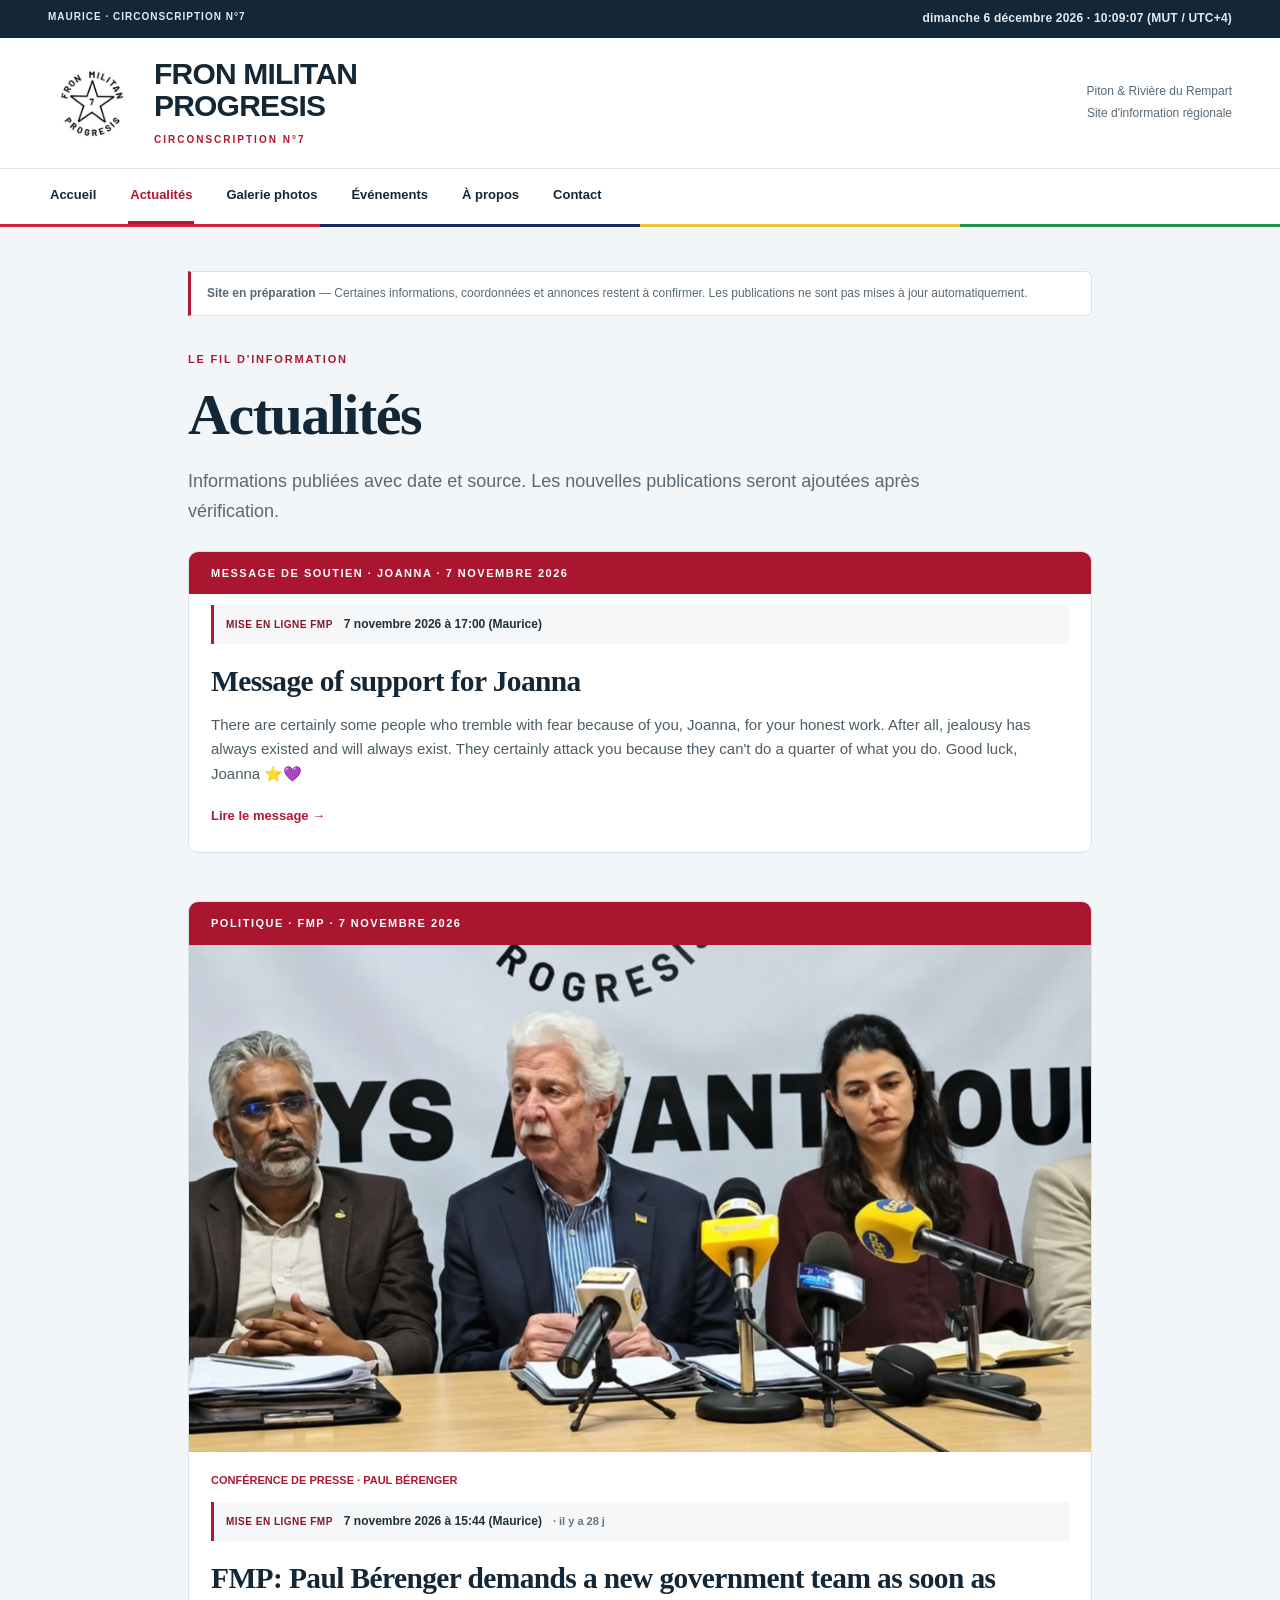
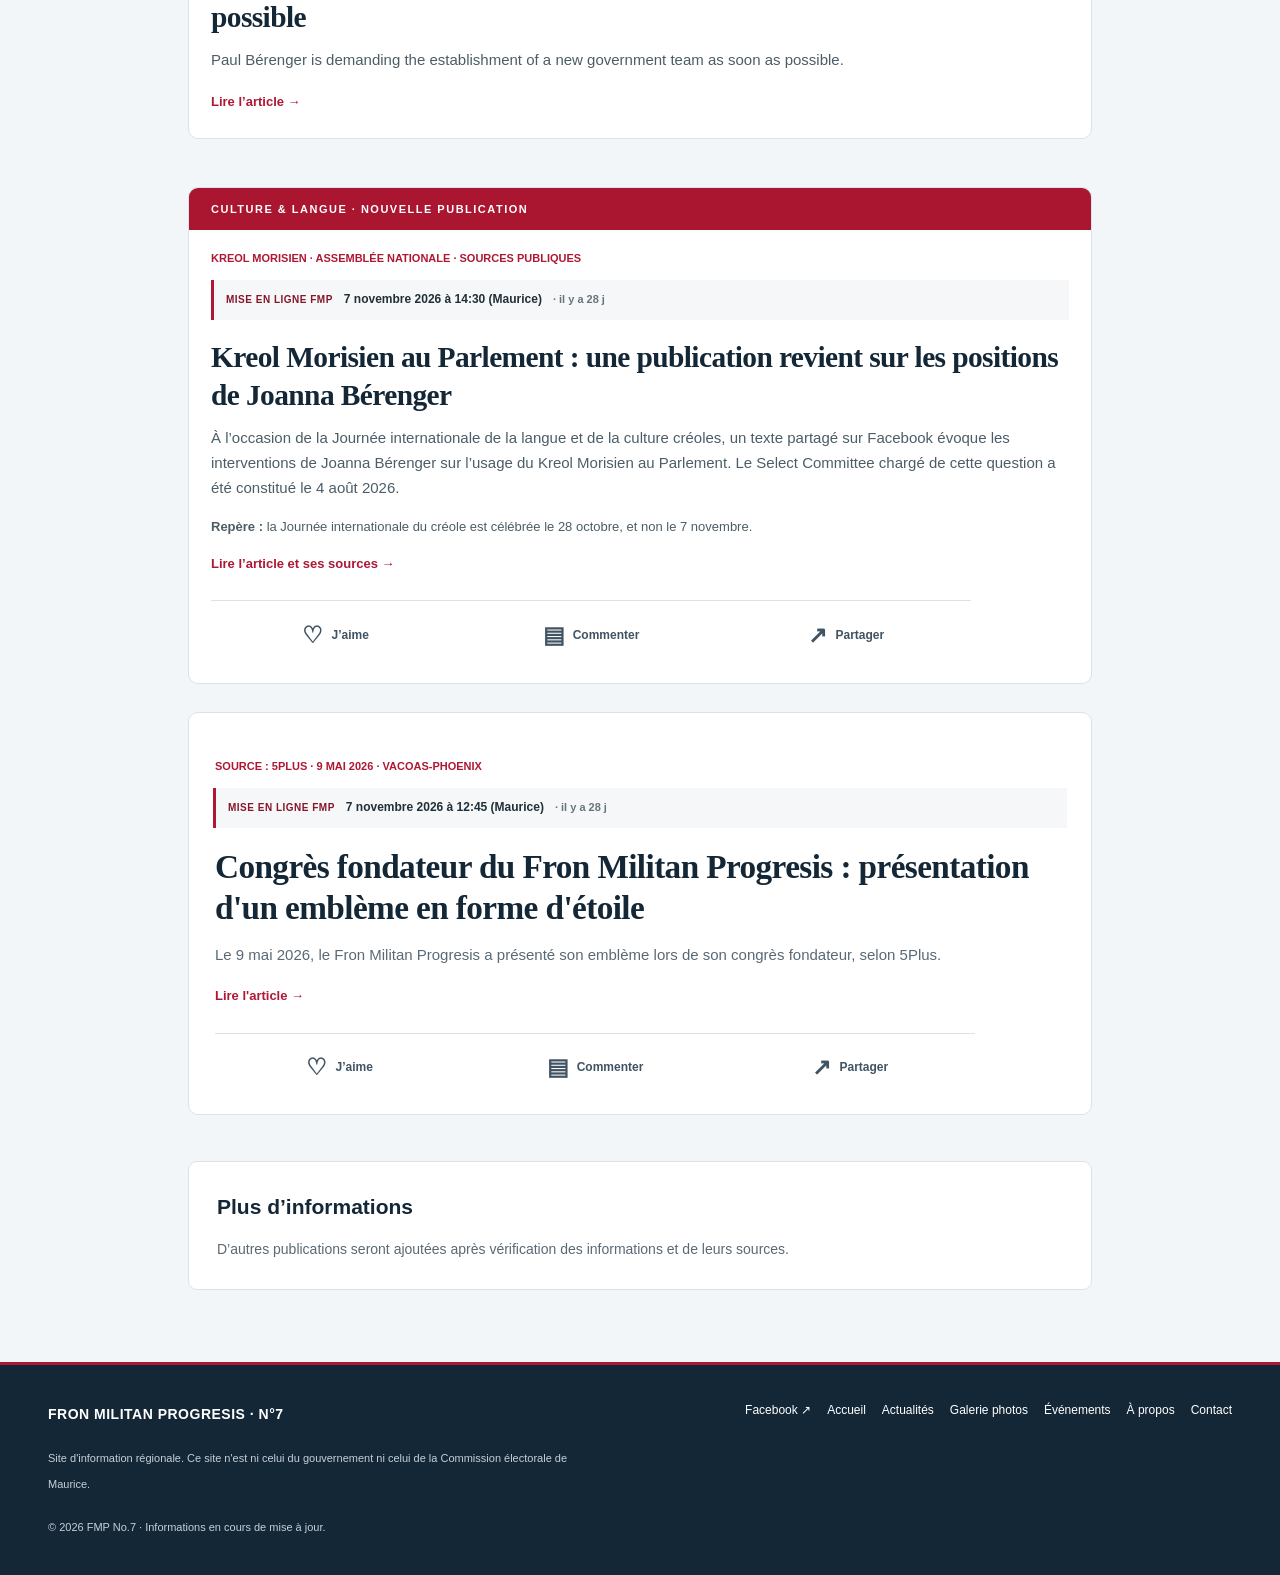
==== commit 167a078d: "Add Joanna support post to FMP site" ====
--- a/actualites.html
+++ b/actualites.html
@@ -1,5 +1,5 @@
 <!DOCTYPE html>
-<html lang="fr"><head><meta charset="utf-8"/><meta content="width=device-width,initial-scale=1" name="viewport"/><meta content="#111111" name="theme-color"/><meta content="FMP No.7 — Informations publiques, actualités et événements de la circonscription de Piton et Rivière du Rempart." name="description"/><title>Actualités | FMP No.7</title><link href="assets/fmp-logo.jpg?v=20261107-original" rel="icon"/><link href="assets/style.css?v=20261107-clock" rel="stylesheet"/></head><body><a class="skip-link" href="#main-content">Aller au contenu</a><div class="utility"><div class="shell"><span>MAURICE · CIRCONSCRIPTION N°7</span><span data-now aria-label="Heure actuelle à Maurice" aria-live="off">Chargement de l'heure de Maurice…</span></div></div><header class="shell brandline"><a aria-label="Accueil FMP No.7" href="index.html"><img alt="Logo Fron Militan Progresis, étoile et chiffre 7" src="assets/fmp-logo.jpg?v=20261107-original"/></a><div><h1>FRON MILITAN<br/>PROGRESIS</h1><div class="sub">CIRCONSCRIPTION N°7</div></div><span class="rightmark">Piton &amp; Rivière du Rempart<br/>Site d'information régionale</span></header><div class="navwrap"><div class="shell"><button aria-controls="siteNav" aria-expanded="false" class="mobileToggle">☰   Menu</button><nav aria-label="Navigation principale" class="nav" id="siteNav"><a class="" href="index.html">Accueil</a><a aria-current="page" class="active" href="actualites.html">Actualités</a><a href="galerie.html">Galerie photos</a><a class="" href="evenements.html">Événements</a><a class="" href="apropos.html">À propos</a><a class="" href="contact.html">Contact</a></nav></div></div><div class="stripe"></div><main id="main-content"><div class="shell pagebody"><div class="notice"><strong>Site en préparation</strong> — Certaines informations, coordonnées et annonces restent à confirmer. Les publications ne sont pas mises à jour automatiquement.</div><div class="eyebrow">Le fil d'information</div><h2 class="pageheading">Actualités</h2><p class="lede">Informations publiées avec date et source. Les nouvelles publications seront ajoutées après vérification.</p><div class="topgrid" style="grid-template-columns:1fr"><article class="feature news-added-card" style="margin-bottom:20px"><div class="news-added-kicker">POLITIQUE · FMP · 7 NOVEMBRE 2026</div><img src="assets/fmp-press-conference-2026-11-07.jpg" alt="FMP press conference, 7 November 2026" width="1536" height="864" loading="lazy" style="display:block;width:100%;height:auto" /><div class="meta">CONFÉRENCE DE PRESSE · PAUL BÉRENGER</div><div class="post-timestamps"><span class="post-timestamps-label">Mise en ligne FMP</span><time datetime="2026-11-07T11:44:02Z" data-published-at="2026-11-07T11:44:02Z">7 novembre 2026 · 15:44 (Maurice)</time><span class="post-relative" data-post-age-for="2026-11-07T11:44:02Z"></span></div><h2><a href="paul-berenger-new-government-team-2026-11-07.html">FMP: Paul Bérenger demands a new government team as soon as possible</a></h2><p>Paul Bérenger is demanding the establishment of a new government team as soon as possible.</p><a class="textlink" href="paul-berenger-new-government-team-2026-11-07.html">Lire l’article →</a></article><article class="feature news-added-card"><div class="news-added-kicker">CULTURE &amp; LANGUE · NOUVELLE PUBLICATION</div>
+<html lang="fr"><head><meta charset="utf-8"/><meta content="width=device-width,initial-scale=1" name="viewport"/><meta content="#111111" name="theme-color"/><meta content="FMP No.7 — Informations publiques, actualités et événements de la circonscription de Piton et Rivière du Rempart." name="description"/><title>Actualités | FMP No.7</title><link href="assets/fmp-logo.jpg?v=20261107-original" rel="icon"/><link href="assets/style.css?v=20261107-clock" rel="stylesheet"/></head><body><a class="skip-link" href="#main-content">Aller au contenu</a><div class="utility"><div class="shell"><span>MAURICE · CIRCONSCRIPTION N°7</span><span data-now aria-label="Heure actuelle à Maurice" aria-live="off">Chargement de l'heure de Maurice…</span></div></div><header class="shell brandline"><a aria-label="Accueil FMP No.7" href="index.html"><img alt="Logo Fron Militan Progresis, étoile et chiffre 7" src="assets/fmp-logo.jpg?v=20261107-original"/></a><div><h1>FRON MILITAN<br/>PROGRESIS</h1><div class="sub">CIRCONSCRIPTION N°7</div></div><span class="rightmark">Piton &amp; Rivière du Rempart<br/>Site d'information régionale</span></header><div class="navwrap"><div class="shell"><button aria-controls="siteNav" aria-expanded="false" class="mobileToggle">☰   Menu</button><nav aria-label="Navigation principale" class="nav" id="siteNav"><a class="" href="index.html">Accueil</a><a aria-current="page" class="active" href="actualites.html">Actualités</a><a href="galerie.html">Galerie photos</a><a class="" href="evenements.html">Événements</a><a class="" href="apropos.html">À propos</a><a class="" href="contact.html">Contact</a></nav></div></div><div class="stripe"></div><main id="main-content"><div class="shell pagebody"><div class="notice"><strong>Site en préparation</strong> — Certaines informations, coordonnées et annonces restent à confirmer. Les publications ne sont pas mises à jour automatiquement.</div><div class="eyebrow">Le fil d'information</div><h2 class="pageheading">Actualités</h2><p class="lede">Informations publiées avec date et source. Les nouvelles publications seront ajoutées après vérification.</p><div class="topgrid" style="grid-template-columns:1fr"><article class="feature news-added-card" style="margin-bottom:20px"><div class="news-added-kicker">MESSAGE DE SOUTIEN · JOANNA · 7 NOVEMBRE 2026</div><div class="post-timestamps"><span class="post-timestamps-label">Mise en ligne FMP</span><time datetime="2026-11-07T13:00:00Z" data-published-at="2026-11-07T13:00:00Z">7 novembre 2026 · 17:00 (Maurice)</time></div><h2><a href="joanna-support-message-2026-11-07.html">Message of support for Joanna</a></h2><p>There are certainly some people who tremble with fear because of you, Joanna, for your honest work. After all, jealousy has always existed and will always exist. They certainly attack you because they can't do a quarter of what you do. Good luck, Joanna ⭐️💜</p><a class="textlink" href="joanna-support-message-2026-11-07.html">Lire le message →</a></article><article class="feature news-added-card" style="margin-bottom:20px"><div class="news-added-kicker">POLITIQUE · FMP · 7 NOVEMBRE 2026</div><img src="assets/fmp-press-conference-2026-11-07.jpg" alt="FMP press conference, 7 November 2026" width="1536" height="864" loading="lazy" style="display:block;width:100%;height:auto" /><div class="meta">CONFÉRENCE DE PRESSE · PAUL BÉRENGER</div><div class="post-timestamps"><span class="post-timestamps-label">Mise en ligne FMP</span><time datetime="2026-11-07T11:44:02Z" data-published-at="2026-11-07T11:44:02Z">7 novembre 2026 · 15:44 (Maurice)</time><span class="post-relative" data-post-age-for="2026-11-07T11:44:02Z"></span></div><h2><a href="paul-berenger-new-government-team-2026-11-07.html">FMP: Paul Bérenger demands a new government team as soon as possible</a></h2><p>Paul Bérenger is demanding the establishment of a new government team as soon as possible.</p><a class="textlink" href="paul-berenger-new-government-team-2026-11-07.html">Lire l’article →</a></article><article class="feature news-added-card"><div class="news-added-kicker">CULTURE &amp; LANGUE · NOUVELLE PUBLICATION</div>
 <div class="meta">KREOL MORISIEN · ASSEMBLÉE NATIONALE · SOURCES PUBLIQUES</div><div class="post-timestamps" aria-label="Date de mise en ligne sur le site"><span class="post-timestamps-label">Mise en ligne FMP</span><time datetime="2026-11-07T10:30:09Z" data-published-at="2026-11-07T10:30:09Z">7 novembre 2026 · 14:30 (Maurice)</time><span class="post-relative" data-post-age-for="2026-11-07T10:30:09Z"></span></div>
 <h2><a href="kreol-morisien-parlement.html">Kreol Morisien au Parlement : une publication revient sur les positions de Joanna Bérenger</a></h2>
 <p>À l’occasion de la Journée internationale de la langue et de la culture créoles, un texte partagé sur Facebook évoque les interventions de Joanna Bérenger sur l’usage du Kreol Morisien au Parlement. Le Select Committee chargé de cette question a été constitué le 4 août 2026.</p>
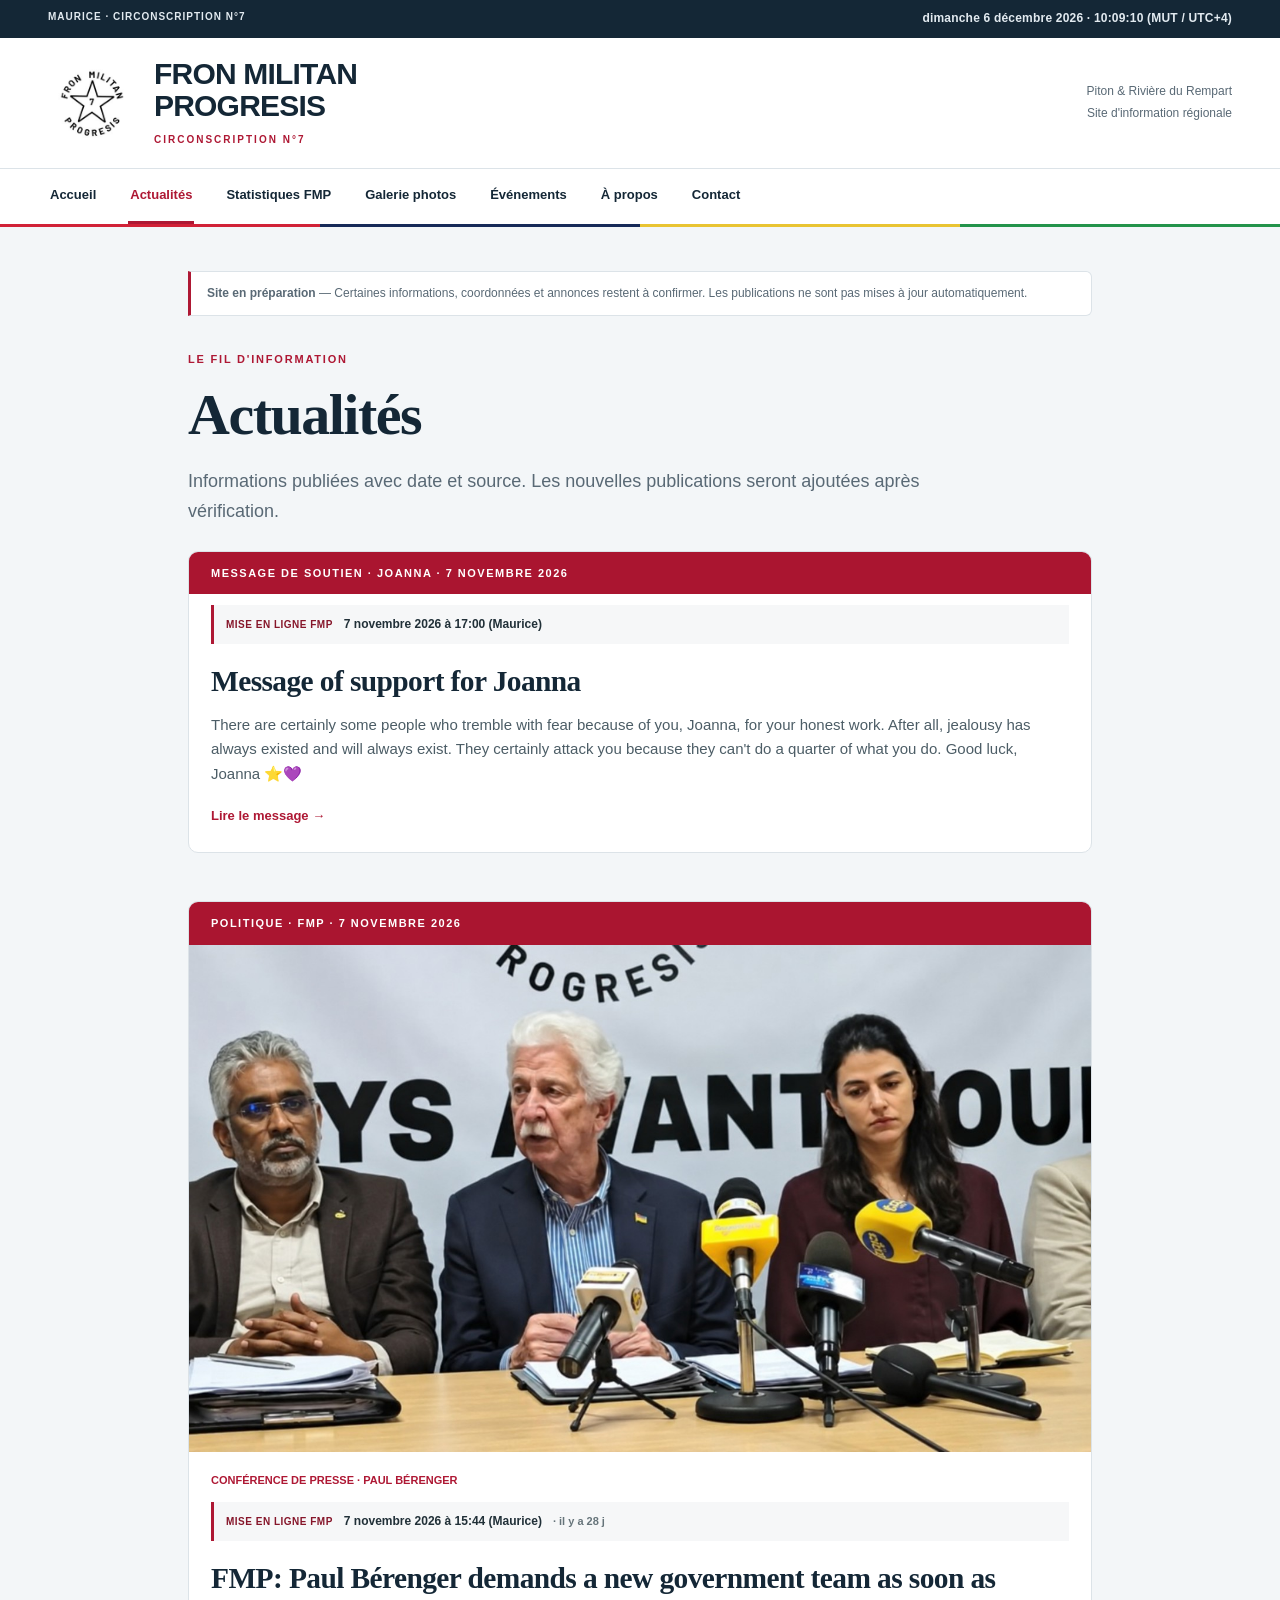
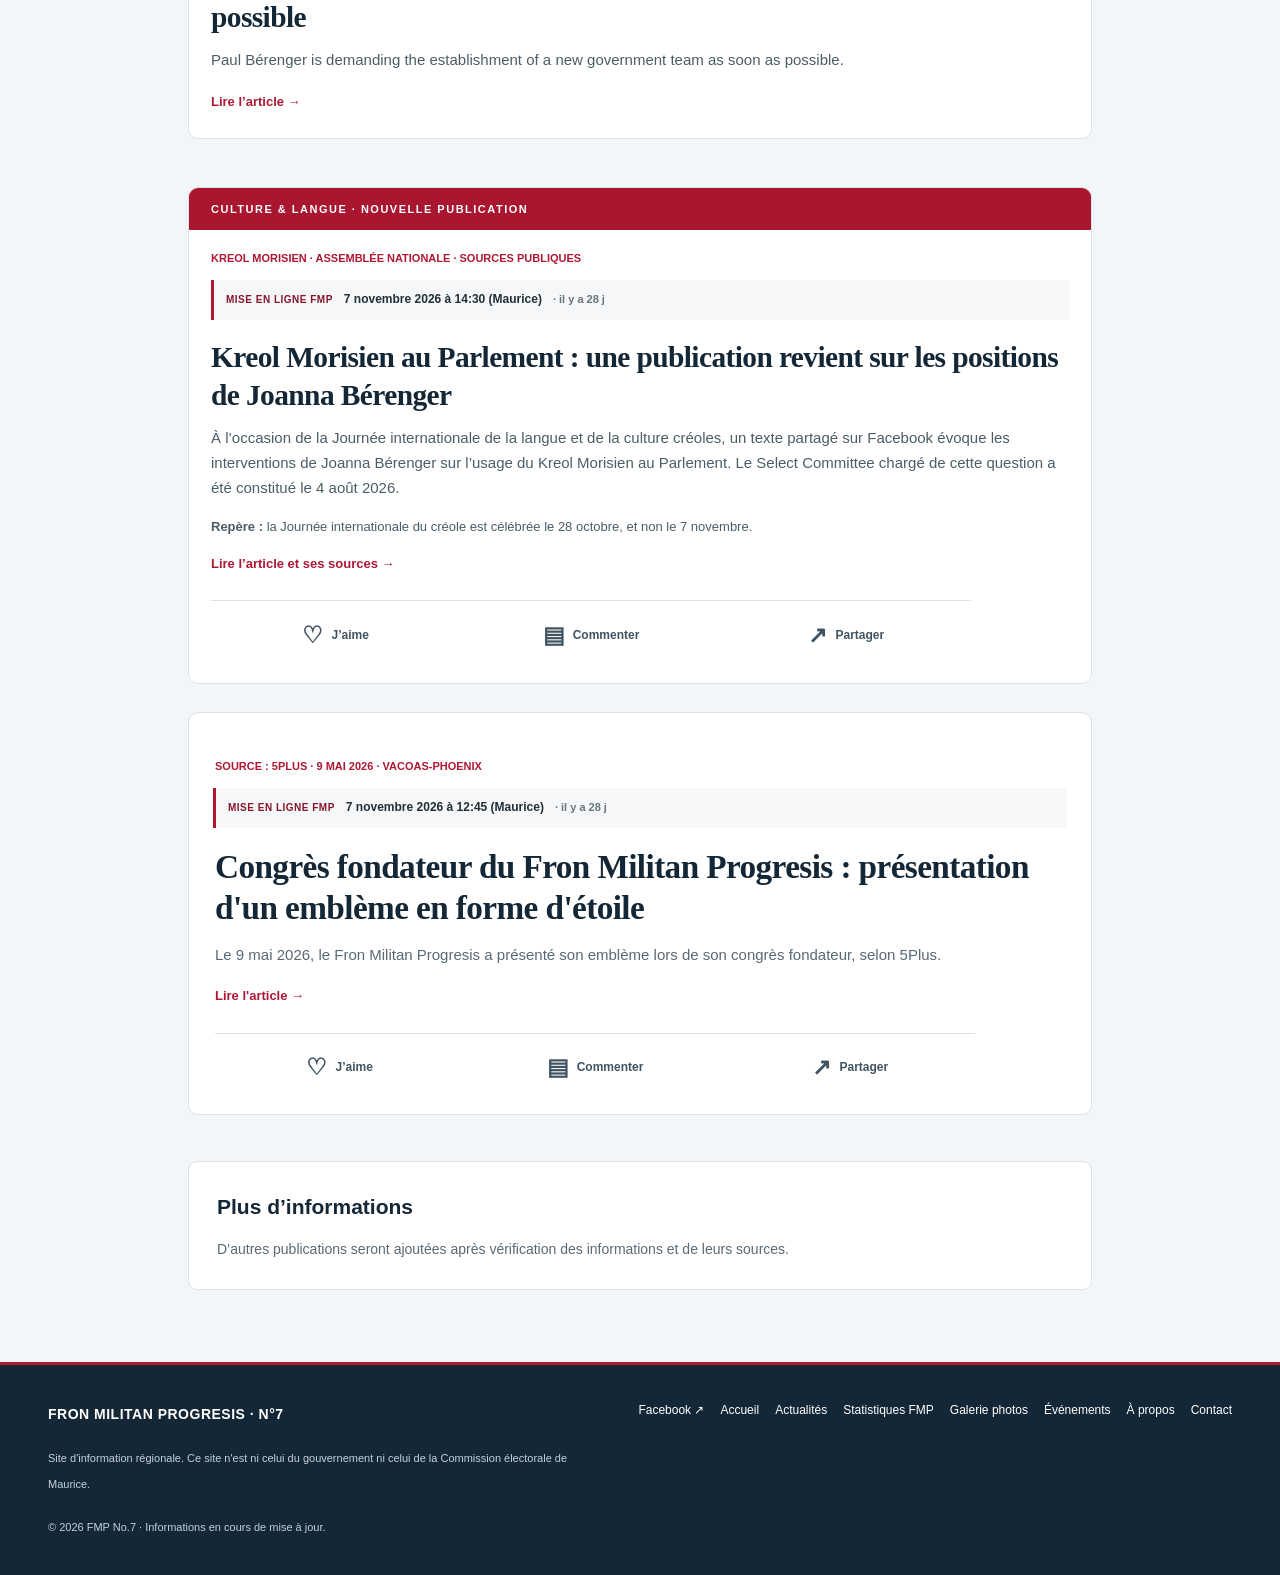
==== commit 5a81d9c2: "Add FMP statistics to consistent site navigation: actualites.html" ====
--- a/actualites.html
+++ b/actualites.html
@@ -1,5 +1,5 @@
 <!DOCTYPE html>
-<html lang="fr"><head><meta charset="utf-8"/><meta content="width=device-width,initial-scale=1" name="viewport"/><meta content="#111111" name="theme-color"/><meta content="FMP No.7 — Informations publiques, actualités et événements de la circonscription de Piton et Rivière du Rempart." name="description"/><title>Actualités | FMP No.7</title><link href="assets/fmp-logo.jpg?v=20261107-original" rel="icon"/><link href="assets/style.css?v=20261107-clock" rel="stylesheet"/></head><body><a class="skip-link" href="#main-content">Aller au contenu</a><div class="utility"><div class="shell"><span>MAURICE · CIRCONSCRIPTION N°7</span><span data-now aria-label="Heure actuelle à Maurice" aria-live="off">Chargement de l'heure de Maurice…</span></div></div><header class="shell brandline"><a aria-label="Accueil FMP No.7" href="index.html"><img alt="Logo Fron Militan Progresis, étoile et chiffre 7" src="assets/fmp-logo.jpg?v=20261107-original"/></a><div><h1>FRON MILITAN<br/>PROGRESIS</h1><div class="sub">CIRCONSCRIPTION N°7</div></div><span class="rightmark">Piton &amp; Rivière du Rempart<br/>Site d'information régionale</span></header><div class="navwrap"><div class="shell"><button aria-controls="siteNav" aria-expanded="false" class="mobileToggle">☰   Menu</button><nav aria-label="Navigation principale" class="nav" id="siteNav"><a class="" href="index.html">Accueil</a><a aria-current="page" class="active" href="actualites.html">Actualités</a><a href="galerie.html">Galerie photos</a><a class="" href="evenements.html">Événements</a><a class="" href="apropos.html">À propos</a><a class="" href="contact.html">Contact</a></nav></div></div><div class="stripe"></div><main id="main-content"><div class="shell pagebody"><div class="notice"><strong>Site en préparation</strong> — Certaines informations, coordonnées et annonces restent à confirmer. Les publications ne sont pas mises à jour automatiquement.</div><div class="eyebrow">Le fil d'information</div><h2 class="pageheading">Actualités</h2><p class="lede">Informations publiées avec date et source. Les nouvelles publications seront ajoutées après vérification.</p><div class="topgrid" style="grid-template-columns:1fr"><article class="feature news-added-card" style="margin-bottom:20px"><div class="news-added-kicker">MESSAGE DE SOUTIEN · JOANNA · 7 NOVEMBRE 2026</div><div class="post-timestamps"><span class="post-timestamps-label">Mise en ligne FMP</span><time datetime="2026-11-07T13:00:00Z" data-published-at="2026-11-07T13:00:00Z">7 novembre 2026 · 17:00 (Maurice)</time></div><h2><a href="joanna-support-message-2026-11-07.html">Message of support for Joanna</a></h2><p>There are certainly some people who tremble with fear because of you, Joanna, for your honest work. After all, jealousy has always existed and will always exist. They certainly attack you because they can't do a quarter of what you do. Good luck, Joanna ⭐️💜</p><a class="textlink" href="joanna-support-message-2026-11-07.html">Lire le message →</a></article><article class="feature news-added-card" style="margin-bottom:20px"><div class="news-added-kicker">POLITIQUE · FMP · 7 NOVEMBRE 2026</div><img src="assets/fmp-press-conference-2026-11-07.jpg" alt="FMP press conference, 7 November 2026" width="1536" height="864" loading="lazy" style="display:block;width:100%;height:auto" /><div class="meta">CONFÉRENCE DE PRESSE · PAUL BÉRENGER</div><div class="post-timestamps"><span class="post-timestamps-label">Mise en ligne FMP</span><time datetime="2026-11-07T11:44:02Z" data-published-at="2026-11-07T11:44:02Z">7 novembre 2026 · 15:44 (Maurice)</time><span class="post-relative" data-post-age-for="2026-11-07T11:44:02Z"></span></div><h2><a href="paul-berenger-new-government-team-2026-11-07.html">FMP: Paul Bérenger demands a new government team as soon as possible</a></h2><p>Paul Bérenger is demanding the establishment of a new government team as soon as possible.</p><a class="textlink" href="paul-berenger-new-government-team-2026-11-07.html">Lire l’article →</a></article><article class="feature news-added-card"><div class="news-added-kicker">CULTURE &amp; LANGUE · NOUVELLE PUBLICATION</div>
+<html lang="fr"><head><meta charset="utf-8"/><meta content="width=device-width,initial-scale=1" name="viewport"/><meta content="#111111" name="theme-color"/><meta content="FMP No.7 — Informations publiques, actualités et événements de la circonscription de Piton et Rivière du Rempart." name="description"/><title>Actualités | FMP No.7</title><link href="assets/fmp-logo.jpg?v=20261107-original" rel="icon"/><link href="assets/style.css?v=20261107-clock" rel="stylesheet"/></head><body><a class="skip-link" href="#main-content">Aller au contenu</a><div class="utility"><div class="shell"><span>MAURICE · CIRCONSCRIPTION N°7</span><span data-now aria-label="Heure actuelle à Maurice" aria-live="off">Chargement de l'heure de Maurice…</span></div></div><header class="shell brandline"><a aria-label="Accueil FMP No.7" href="index.html"><img alt="Logo Fron Militan Progresis, étoile et chiffre 7" src="assets/fmp-logo.jpg?v=20261107-original"/></a><div><h1>FRON MILITAN<br/>PROGRESIS</h1><div class="sub">CIRCONSCRIPTION N°7</div></div><span class="rightmark">Piton &amp; Rivière du Rempart<br/>Site d'information régionale</span></header><div class="navwrap"><div class="shell"><button aria-controls="siteNav" aria-expanded="false" class="mobileToggle">☰   Menu</button><nav aria-label="Navigation principale" class="nav" id="siteNav"><a class="" href="index.html">Accueil</a><a aria-current="page" class="active" href="actualites.html">Actualités</a><a href="statistiques-fmp.html">Statistiques FMP</a><a href="galerie.html">Galerie photos</a><a class="" href="evenements.html">Événements</a><a class="" href="apropos.html">À propos</a><a class="" href="contact.html">Contact</a></nav></div></div><div class="stripe"></div><main id="main-content"><div class="shell pagebody"><div class="notice"><strong>Site en préparation</strong> — Certaines informations, coordonnées et annonces restent à confirmer. Les publications ne sont pas mises à jour automatiquement.</div><div class="eyebrow">Le fil d'information</div><h2 class="pageheading">Actualités</h2><p class="lede">Informations publiées avec date et source. Les nouvelles publications seront ajoutées après vérification.</p><div class="topgrid" style="grid-template-columns:1fr"><article class="feature news-added-card" style="margin-bottom:20px"><div class="news-added-kicker">MESSAGE DE SOUTIEN · JOANNA · 7 NOVEMBRE 2026</div><div class="post-timestamps"><span class="post-timestamps-label">Mise en ligne FMP</span><time datetime="2026-11-07T13:00:00Z" data-published-at="2026-11-07T13:00:00Z">7 novembre 2026 · 17:00 (Maurice)</time></div><h2><a href="joanna-support-message-2026-11-07.html">Message of support for Joanna</a></h2><p>There are certainly some people who tremble with fear because of you, Joanna, for your honest work. After all, jealousy has always existed and will always exist. They certainly attack you because they can't do a quarter of what you do. Good luck, Joanna ⭐️💜</p><a class="textlink" href="joanna-support-message-2026-11-07.html">Lire le message →</a></article><article class="feature news-added-card" style="margin-bottom:20px"><div class="news-added-kicker">POLITIQUE · FMP · 7 NOVEMBRE 2026</div><img src="assets/fmp-press-conference-2026-11-07.jpg" alt="FMP press conference, 7 November 2026" width="1536" height="864" loading="lazy" style="display:block;width:100%;height:auto" /><div class="meta">CONFÉRENCE DE PRESSE · PAUL BÉRENGER</div><div class="post-timestamps"><span class="post-timestamps-label">Mise en ligne FMP</span><time datetime="2026-11-07T11:44:02Z" data-published-at="2026-11-07T11:44:02Z">7 novembre 2026 · 15:44 (Maurice)</time><span class="post-relative" data-post-age-for="2026-11-07T11:44:02Z"></span></div><h2><a href="paul-berenger-new-government-team-2026-11-07.html">FMP: Paul Bérenger demands a new government team as soon as possible</a></h2><p>Paul Bérenger is demanding the establishment of a new government team as soon as possible.</p><a class="textlink" href="paul-berenger-new-government-team-2026-11-07.html">Lire l’article →</a></article><article class="feature news-added-card"><div class="news-added-kicker">CULTURE &amp; LANGUE · NOUVELLE PUBLICATION</div>
 <div class="meta">KREOL MORISIEN · ASSEMBLÉE NATIONALE · SOURCES PUBLIQUES</div><div class="post-timestamps" aria-label="Date de mise en ligne sur le site"><span class="post-timestamps-label">Mise en ligne FMP</span><time datetime="2026-11-07T10:30:09Z" data-published-at="2026-11-07T10:30:09Z">7 novembre 2026 · 14:30 (Maurice)</time><span class="post-relative" data-post-age-for="2026-11-07T10:30:09Z"></span></div>
 <h2><a href="kreol-morisien-parlement.html">Kreol Morisien au Parlement : une publication revient sur les positions de Joanna Bérenger</a></h2>
 <p>À l’occasion de la Journée internationale de la langue et de la culture créoles, un texte partagé sur Facebook évoque les interventions de Joanna Bérenger sur l’usage du Kreol Morisien au Parlement. Le Select Committee chargé de cette question a été constitué le 4 août 2026.</p>
@@ -29,4 +29,4 @@
 </form>
 </div>
 <p aria-live="polite" class="action-feedback" role="status"></p>
-</section></article></div><section class="section"><div class="quiet"><h3>Plus d’informations</h3><p>D’autres publications seront ajoutées après vérification des informations et de leurs sources.</p></div></section></div></main><footer class="footer"><div class="shell footergrid"><div><strong>FRON MILITAN PROGRESIS · N°7</strong><p><small>Site d'information régionale. Ce site n'est ni celui du gouvernement ni celui de la Commission électorale de Maurice.</small></p><small>© 2026 FMP No.7 · Informations en cours de mise à jour.</small></div><div class="footnav"><a class="facebook-link" href="https://www.facebook.com/share/1LvWriP6Kh/" target="_blank" rel="noopener noreferrer" aria-label="Ouvrir le lien Facebook partagé (nouvel onglet)">Facebook ↗</a><a class="" href="index.html">Accueil</a><a aria-current="page" class="active" href="actualites.html">Actualités</a><a href="galerie.html">Galerie photos</a><a class="" href="evenements.html">Événements</a><a class="" href="apropos.html">À propos</a><a class="" href="contact.html">Contact</a></div></div></footer><script src="assets/script.js?v=20261107-clock"></script></body></html>
+</section></article></div><section class="section"><div class="quiet"><h3>Plus d’informations</h3><p>D’autres publications seront ajoutées après vérification des informations et de leurs sources.</p></div></section></div></main><footer class="footer"><div class="shell footergrid"><div><strong>FRON MILITAN PROGRESIS · N°7</strong><p><small>Site d'information régionale. Ce site n'est ni celui du gouvernement ni celui de la Commission électorale de Maurice.</small></p><small>© 2026 FMP No.7 · Informations en cours de mise à jour.</small></div><div class="footnav"><a class="facebook-link" href="https://www.facebook.com/share/1LvWriP6Kh/" target="_blank" rel="noopener noreferrer" aria-label="Ouvrir le lien Facebook partagé (nouvel onglet)">Facebook ↗</a><a class="" href="index.html">Accueil</a><a aria-current="page" class="active" href="actualites.html">Actualités</a><a href="statistiques-fmp.html">Statistiques FMP</a><a href="galerie.html">Galerie photos</a><a class="" href="evenements.html">Événements</a><a class="" href="apropos.html">À propos</a><a class="" href="contact.html">Contact</a></div></div></footer><script src="assets/script.js?v=20261107-clock"></script></body></html>
--- a/assets/style.css
+++ b/assets/style.css
@@ -30,3 +30,24 @@
 .articlebody a,.source a{text-decoration:underline;text-underline-offset:3px;color:#a51632}
 .article-bottom-link{margin-top:28px}
 @media(max-width:770px){.news-added-card .meta,.news-added-card h2,.news-added-card p,.news-added-card>.textlink,.news-added-card .post-engagement,.news-added-card .post-timestamps{margin-left:16px;margin-right:16px}}
+
+/* FMP No.7: news hierarchy and clear photo thumbnails */
+.latest-publications{padding-top:30px}
+.latest-head{display:flex;justify-content:space-between;align-items:end;gap:18px;border-bottom:3px solid #142736;padding-bottom:15px;margin-bottom:18px}
+.latest-head h2{margin:8px 0 0;font-size:clamp(24px,3vw,34px);letter-spacing:-.7px;line-height:1.18}
+.latest-head .eyebrow{font-size:10px;letter-spacing:1.8px}
+.latest-head>.textlink{font-size:13px;white-space:nowrap}
+.latest-cards{display:grid;grid-template-columns:repeat(3,minmax(0,1fr));gap:16px}
+.latest-card{background:#fff;border:1px solid #dce3e8;border-top:4px solid #b01836;border-radius:2px;padding:20px;display:flex;flex-direction:column;gap:10px;min-width:0}
+.latest-card:hover{box-shadow:0 5px 18px rgba(21,35,45,.07)}
+.latest-card .latest-category{font-size:10px;letter-spacing:1.2px;font-weight:800;text-transform:uppercase;color:#a31632}
+.latest-card h3{font-size:clamp(18px,1.7vw,22px);line-height:1.3;margin:0}
+.latest-card h3 a:hover{text-decoration:underline;text-decoration-color:#b01836;text-underline-offset:3px}
+.latest-card p{font-size:13px;line-height:1.55;margin:0;color:#566873;flex:1}
+.latest-card time{font-size:11px;line-height:1.5;font-weight:800;color:#40535e;display:block;margin-top:3px;font-variant-numeric:tabular-nums}
+.latest-note{font-size:12px;color:#687781;margin:11px 0 5px}
+.gallery-intro .gallery-teaser{max-width:830px;margin-inline:auto}
+.gallery-intro .gallery-teaser a{max-width:206px;box-shadow:0 2px 9px rgba(0,0,0,.04)}
+.gallery-intro .gallery-teaser a:focus-visible{outline:3px solid #2779a5;outline-offset:3px}
+@media(max-width:850px){.latest-cards{grid-template-columns:repeat(2,minmax(0,1fr))}.latest-card:last-child{grid-column:1/-1}}
+@media(max-width:590px){.latest-head{align-items:flex-start;flex-direction:column;gap:9px}.latest-cards{grid-template-columns:1fr;gap:11px}.latest-card:last-child{grid-column:auto}.latest-card{padding:16px}.latest-head h2{font-size:26px}.gallery-intro .gallery-teaser{gap:9px}}
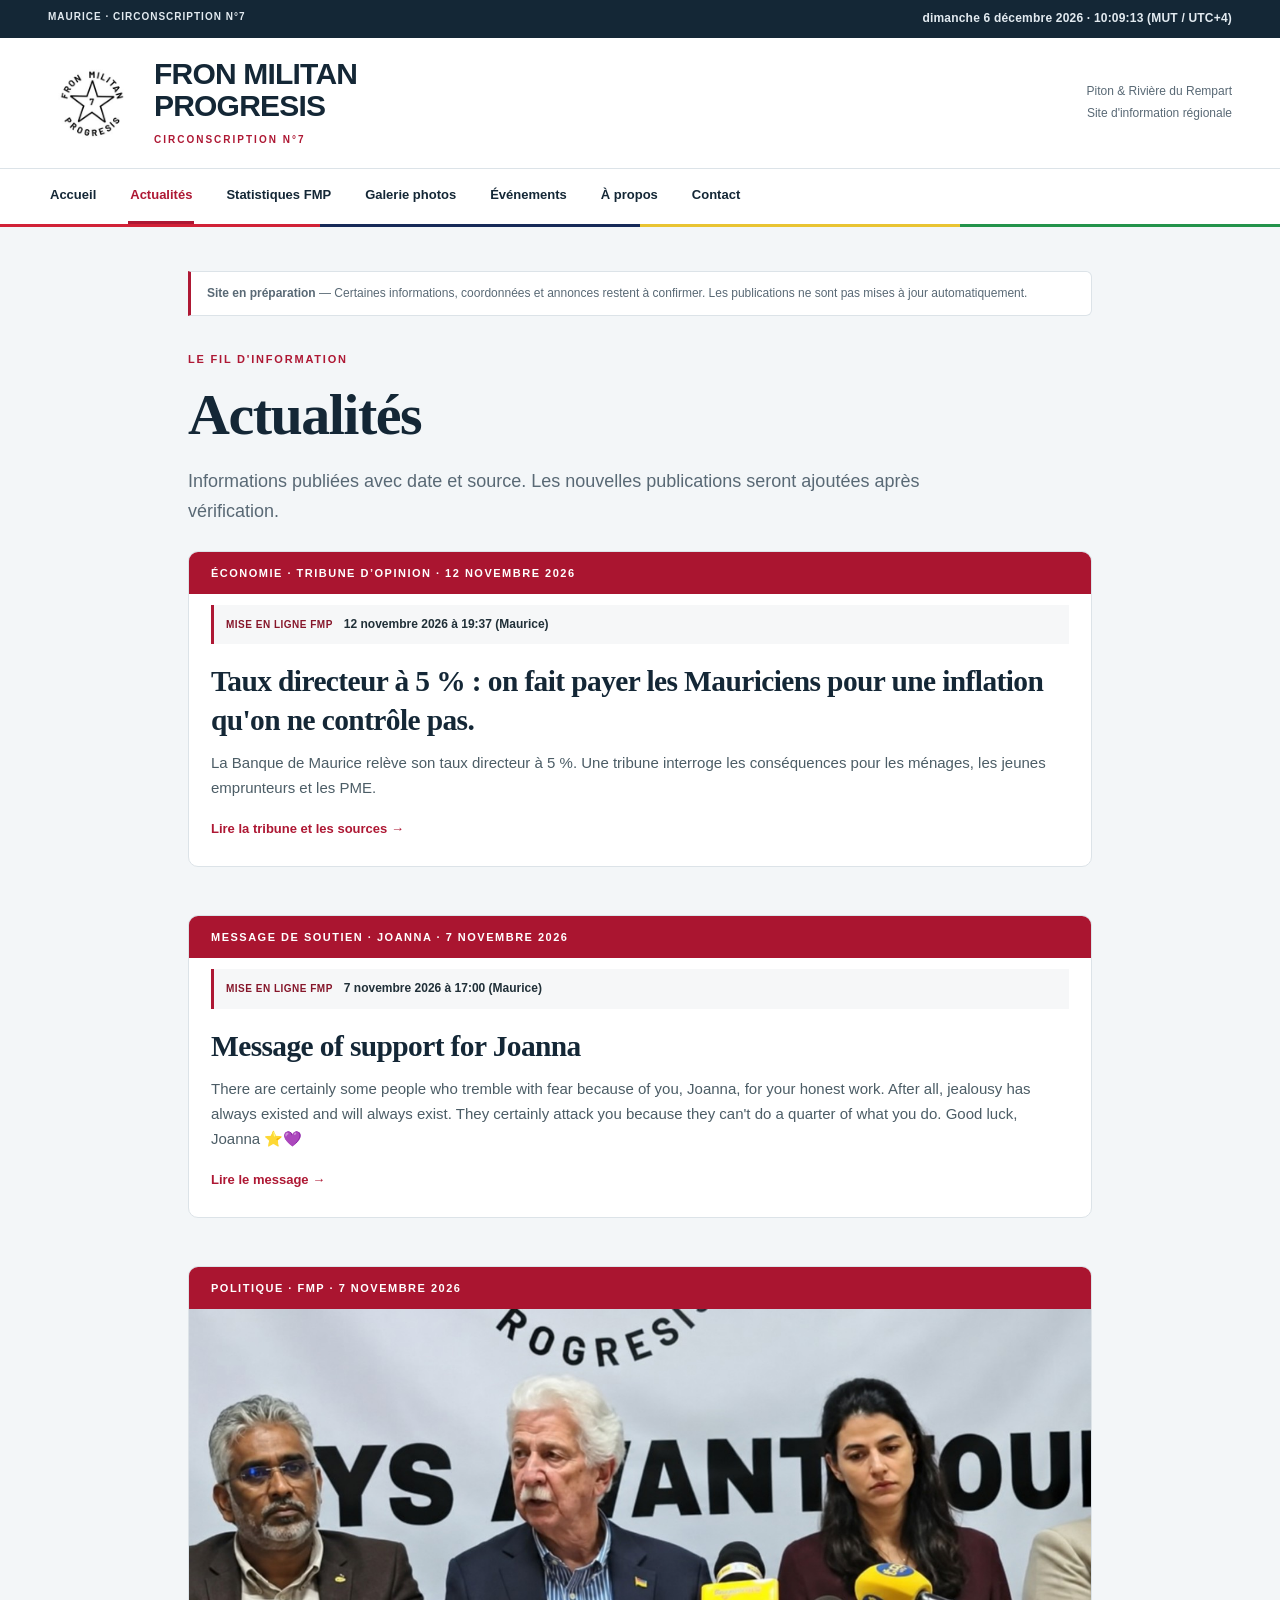
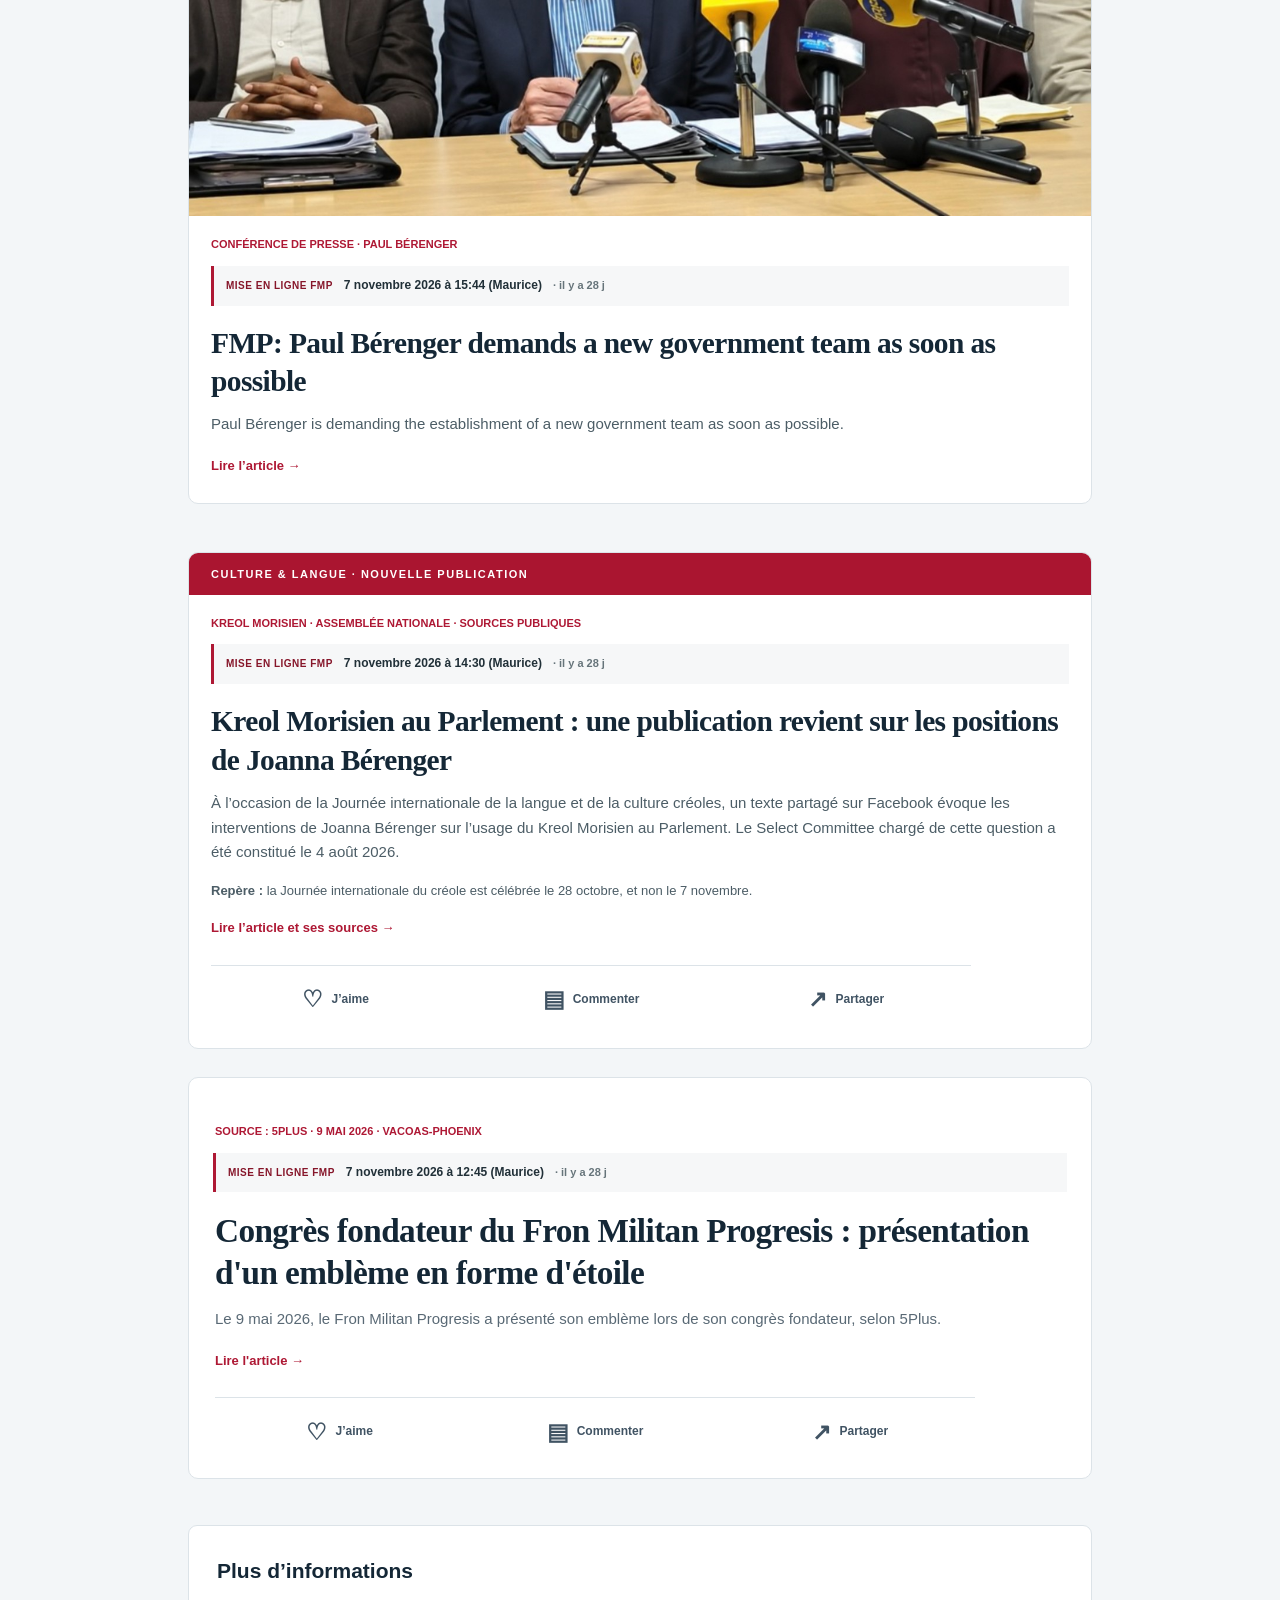
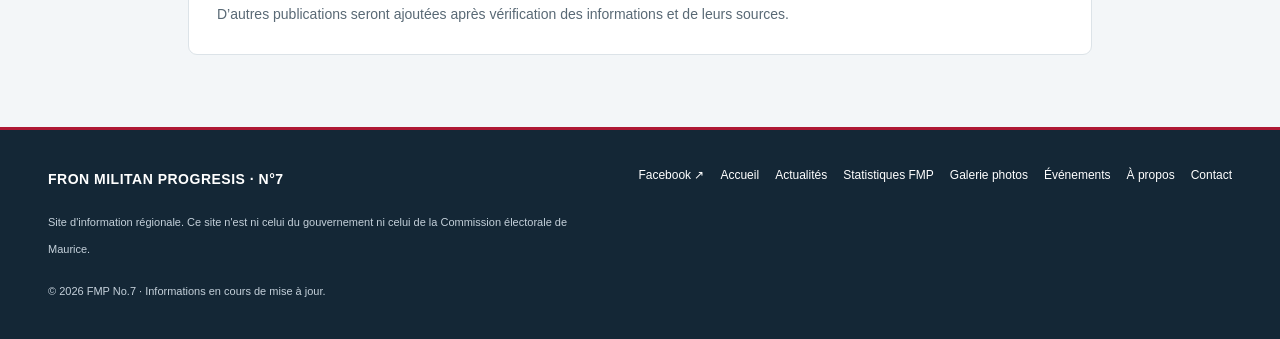
==== commit 0c042dc3: "Add 5 percent key rate article to latest news" ====
--- a/actualites.html
+++ b/actualites.html
@@ -1,5 +1,5 @@
 <!DOCTYPE html>
-<html lang="fr"><head><meta charset="utf-8"/><meta content="width=device-width,initial-scale=1" name="viewport"/><meta content="#111111" name="theme-color"/><meta content="FMP No.7 — Informations publiques, actualités et événements de la circonscription de Piton et Rivière du Rempart." name="description"/><title>Actualités | FMP No.7</title><link href="assets/fmp-logo.jpg?v=20261107-original" rel="icon"/><link href="assets/style.css?v=20261107-clock" rel="stylesheet"/></head><body><a class="skip-link" href="#main-content">Aller au contenu</a><div class="utility"><div class="shell"><span>MAURICE · CIRCONSCRIPTION N°7</span><span data-now aria-label="Heure actuelle à Maurice" aria-live="off">Chargement de l'heure de Maurice…</span></div></div><header class="shell brandline"><a aria-label="Accueil FMP No.7" href="index.html"><img alt="Logo Fron Militan Progresis, étoile et chiffre 7" src="assets/fmp-logo.jpg?v=20261107-original"/></a><div><h1>FRON MILITAN<br/>PROGRESIS</h1><div class="sub">CIRCONSCRIPTION N°7</div></div><span class="rightmark">Piton &amp; Rivière du Rempart<br/>Site d'information régionale</span></header><div class="navwrap"><div class="shell"><button aria-controls="siteNav" aria-expanded="false" class="mobileToggle">☰   Menu</button><nav aria-label="Navigation principale" class="nav" id="siteNav"><a class="" href="index.html">Accueil</a><a aria-current="page" class="active" href="actualites.html">Actualités</a><a href="statistiques-fmp.html">Statistiques FMP</a><a href="galerie.html">Galerie photos</a><a class="" href="evenements.html">Événements</a><a class="" href="apropos.html">À propos</a><a class="" href="contact.html">Contact</a></nav></div></div><div class="stripe"></div><main id="main-content"><div class="shell pagebody"><div class="notice"><strong>Site en préparation</strong> — Certaines informations, coordonnées et annonces restent à confirmer. Les publications ne sont pas mises à jour automatiquement.</div><div class="eyebrow">Le fil d'information</div><h2 class="pageheading">Actualités</h2><p class="lede">Informations publiées avec date et source. Les nouvelles publications seront ajoutées après vérification.</p><div class="topgrid" style="grid-template-columns:1fr"><article class="feature news-added-card" style="margin-bottom:20px"><div class="news-added-kicker">MESSAGE DE SOUTIEN · JOANNA · 7 NOVEMBRE 2026</div><div class="post-timestamps"><span class="post-timestamps-label">Mise en ligne FMP</span><time datetime="2026-11-07T13:00:00Z" data-published-at="2026-11-07T13:00:00Z">7 novembre 2026 · 17:00 (Maurice)</time></div><h2><a href="joanna-support-message-2026-11-07.html">Message of support for Joanna</a></h2><p>There are certainly some people who tremble with fear because of you, Joanna, for your honest work. After all, jealousy has always existed and will always exist. They certainly attack you because they can't do a quarter of what you do. Good luck, Joanna ⭐️💜</p><a class="textlink" href="joanna-support-message-2026-11-07.html">Lire le message →</a></article><article class="feature news-added-card" style="margin-bottom:20px"><div class="news-added-kicker">POLITIQUE · FMP · 7 NOVEMBRE 2026</div><img src="assets/fmp-press-conference-2026-11-07.jpg" alt="FMP press conference, 7 November 2026" width="1536" height="864" loading="lazy" style="display:block;width:100%;height:auto" /><div class="meta">CONFÉRENCE DE PRESSE · PAUL BÉRENGER</div><div class="post-timestamps"><span class="post-timestamps-label">Mise en ligne FMP</span><time datetime="2026-11-07T11:44:02Z" data-published-at="2026-11-07T11:44:02Z">7 novembre 2026 · 15:44 (Maurice)</time><span class="post-relative" data-post-age-for="2026-11-07T11:44:02Z"></span></div><h2><a href="paul-berenger-new-government-team-2026-11-07.html">FMP: Paul Bérenger demands a new government team as soon as possible</a></h2><p>Paul Bérenger is demanding the establishment of a new government team as soon as possible.</p><a class="textlink" href="paul-berenger-new-government-team-2026-11-07.html">Lire l’article →</a></article><article class="feature news-added-card"><div class="news-added-kicker">CULTURE &amp; LANGUE · NOUVELLE PUBLICATION</div>
+<html lang="fr"><head><meta charset="utf-8"/><meta content="width=device-width,initial-scale=1" name="viewport"/><meta content="#111111" name="theme-color"/><meta content="FMP No.7 — Informations publiques, actualités et événements de la circonscription de Piton et Rivière du Rempart." name="description"/><title>Actualités | FMP No.7</title><link href="assets/fmp-logo.jpg?v=20261107-original" rel="icon"/><link href="assets/style.css?v=20261107-clock" rel="stylesheet"/></head><body><a class="skip-link" href="#main-content">Aller au contenu</a><div class="utility"><div class="shell"><span>MAURICE · CIRCONSCRIPTION N°7</span><span data-now aria-label="Heure actuelle à Maurice" aria-live="off">Chargement de l'heure de Maurice…</span></div></div><header class="shell brandline"><a aria-label="Accueil FMP No.7" href="index.html"><img alt="Logo Fron Militan Progresis, étoile et chiffre 7" src="assets/fmp-logo.jpg?v=20261107-original"/></a><div><h1>FRON MILITAN<br/>PROGRESIS</h1><div class="sub">CIRCONSCRIPTION N°7</div></div><span class="rightmark">Piton &amp; Rivière du Rempart<br/>Site d'information régionale</span></header><div class="navwrap"><div class="shell"><button aria-controls="siteNav" aria-expanded="false" class="mobileToggle">☰   Menu</button><nav aria-label="Navigation principale" class="nav" id="siteNav"><a class="" href="index.html">Accueil</a><a aria-current="page" class="active" href="actualites.html">Actualités</a><a href="statistiques-fmp.html">Statistiques FMP</a><a href="galerie.html">Galerie photos</a><a class="" href="evenements.html">Événements</a><a class="" href="apropos.html">À propos</a><a class="" href="contact.html">Contact</a></nav></div></div><div class="stripe"></div><main id="main-content"><div class="shell pagebody"><div class="notice"><strong>Site en préparation</strong> — Certaines informations, coordonnées et annonces restent à confirmer. Les publications ne sont pas mises à jour automatiquement.</div><div class="eyebrow">Le fil d'information</div><h2 class="pageheading">Actualités</h2><p class="lede">Informations publiées avec date et source. Les nouvelles publications seront ajoutées après vérification.</p><div class="topgrid" style="grid-template-columns:1fr"><article class="feature news-added-card" style="margin-bottom:20px"><div class="news-added-kicker">ÉCONOMIE · TRIBUNE D’OPINION · 12 NOVEMBRE 2026</div><div class="post-timestamps"><span class="post-timestamps-label">Mise en ligne FMP</span><time datetime="2026-11-12T15:37:48Z" data-published-at="2026-11-12T15:37:48Z">12 novembre 2026 · 19:37 (Maurice)</time></div><h2><a href="taux-directeur-5-pour-cent-2026-11-12.html">Taux directeur à 5 % : on fait payer les Mauriciens pour une inflation qu&#39;on ne contrôle pas.</a></h2><p>La Banque de Maurice relève son taux directeur à 5 %. Une tribune interroge les conséquences pour les ménages, les jeunes emprunteurs et les PME.</p><a class="textlink" href="taux-directeur-5-pour-cent-2026-11-12.html">Lire la tribune et les sources →</a></article><article class="feature news-added-card" style="margin-bottom:20px"><div class="news-added-kicker">MESSAGE DE SOUTIEN · JOANNA · 7 NOVEMBRE 2026</div><div class="post-timestamps"><span class="post-timestamps-label">Mise en ligne FMP</span><time datetime="2026-11-07T13:00:00Z" data-published-at="2026-11-07T13:00:00Z">7 novembre 2026 · 17:00 (Maurice)</time></div><h2><a href="joanna-support-message-2026-11-07.html">Message of support for Joanna</a></h2><p>There are certainly some people who tremble with fear because of you, Joanna, for your honest work. After all, jealousy has always existed and will always exist. They certainly attack you because they can't do a quarter of what you do. Good luck, Joanna ⭐️💜</p><a class="textlink" href="joanna-support-message-2026-11-07.html">Lire le message →</a></article><article class="feature news-added-card" style="margin-bottom:20px"><div class="news-added-kicker">POLITIQUE · FMP · 7 NOVEMBRE 2026</div><img src="assets/fmp-press-conference-2026-11-07.jpg" alt="FMP press conference, 7 November 2026" width="1536" height="864" loading="lazy" style="display:block;width:100%;height:auto" /><div class="meta">CONFÉRENCE DE PRESSE · PAUL BÉRENGER</div><div class="post-timestamps"><span class="post-timestamps-label">Mise en ligne FMP</span><time datetime="2026-11-07T11:44:02Z" data-published-at="2026-11-07T11:44:02Z">7 novembre 2026 · 15:44 (Maurice)</time><span class="post-relative" data-post-age-for="2026-11-07T11:44:02Z"></span></div><h2><a href="paul-berenger-new-government-team-2026-11-07.html">FMP: Paul Bérenger demands a new government team as soon as possible</a></h2><p>Paul Bérenger is demanding the establishment of a new government team as soon as possible.</p><a class="textlink" href="paul-berenger-new-government-team-2026-11-07.html">Lire l’article →</a></article><article class="feature news-added-card"><div class="news-added-kicker">CULTURE &amp; LANGUE · NOUVELLE PUBLICATION</div>
 <div class="meta">KREOL MORISIEN · ASSEMBLÉE NATIONALE · SOURCES PUBLIQUES</div><div class="post-timestamps" aria-label="Date de mise en ligne sur le site"><span class="post-timestamps-label">Mise en ligne FMP</span><time datetime="2026-11-07T10:30:09Z" data-published-at="2026-11-07T10:30:09Z">7 novembre 2026 · 14:30 (Maurice)</time><span class="post-relative" data-post-age-for="2026-11-07T10:30:09Z"></span></div>
 <h2><a href="kreol-morisien-parlement.html">Kreol Morisien au Parlement : une publication revient sur les positions de Joanna Bérenger</a></h2>
 <p>À l’occasion de la Journée internationale de la langue et de la culture créoles, un texte partagé sur Facebook évoque les interventions de Joanna Bérenger sur l’usage du Kreol Morisien au Parlement. Le Select Committee chargé de cette question a été constitué le 4 août 2026.</p>
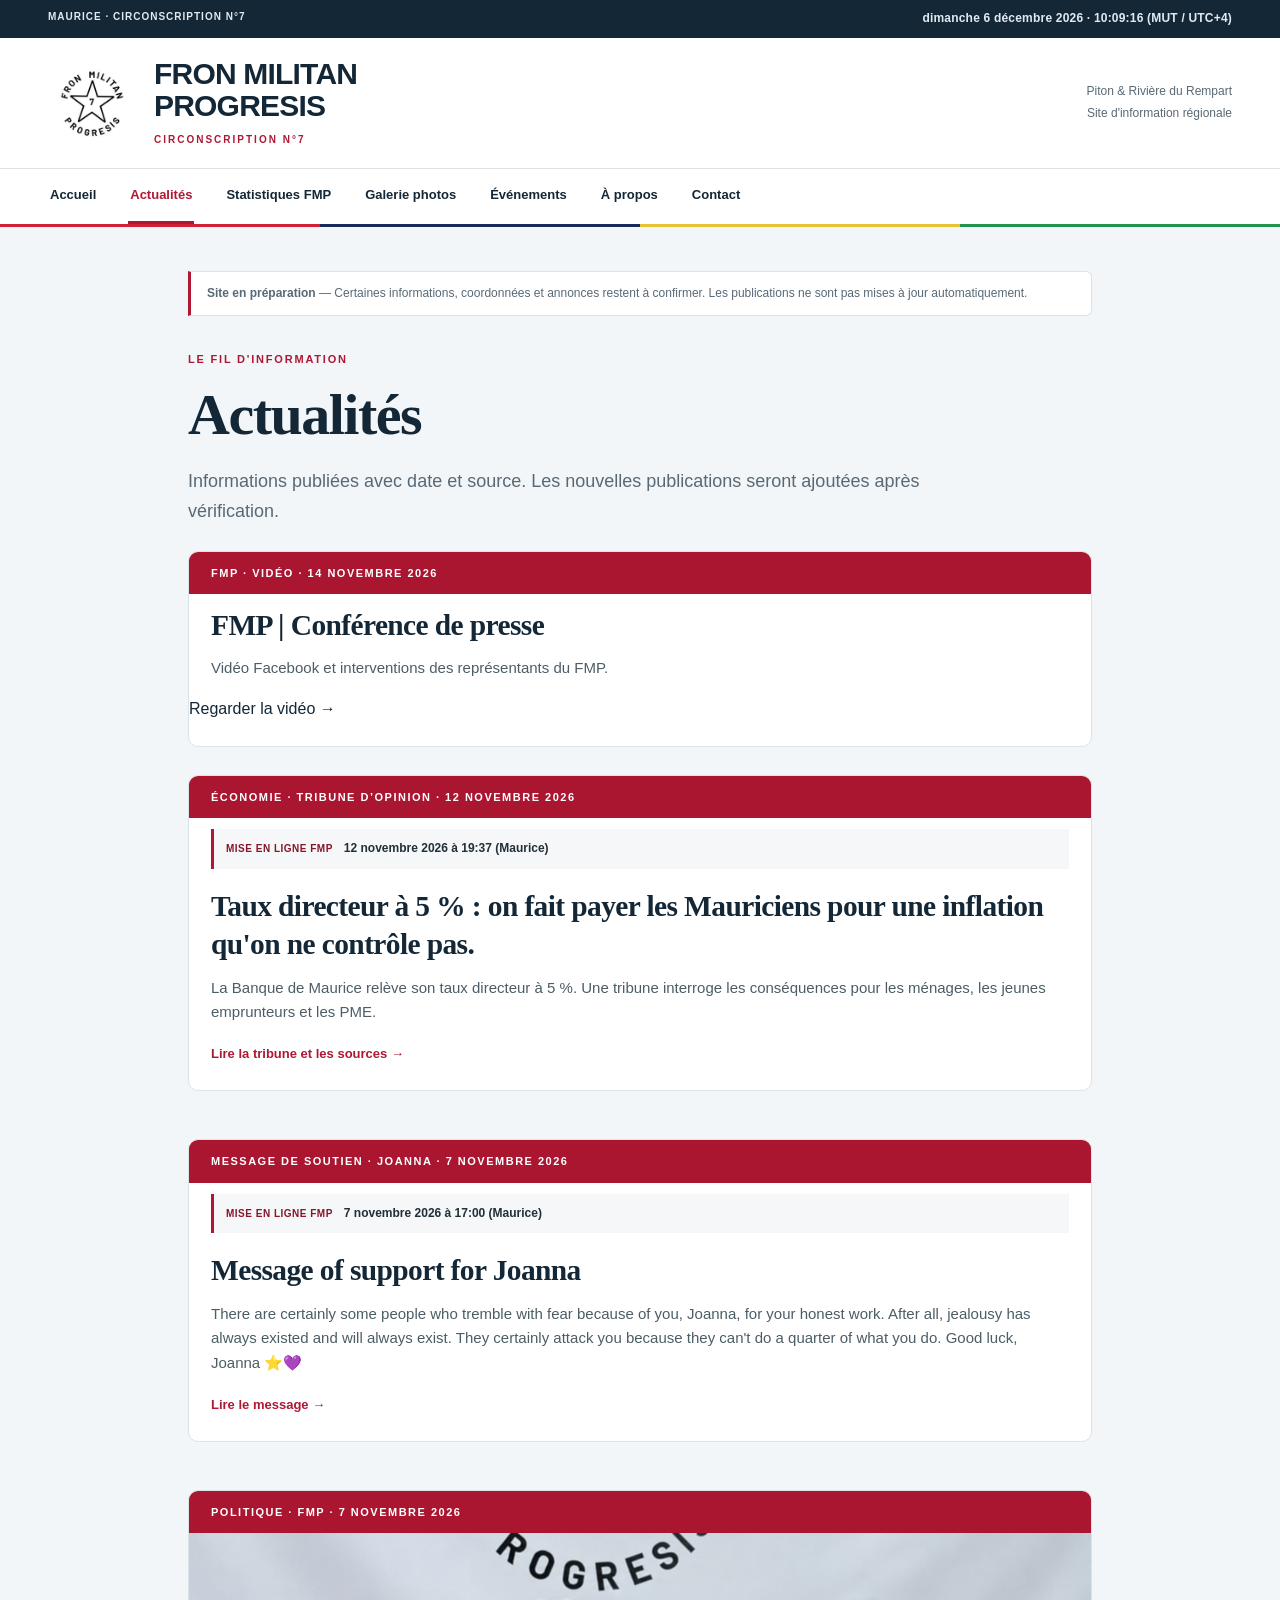
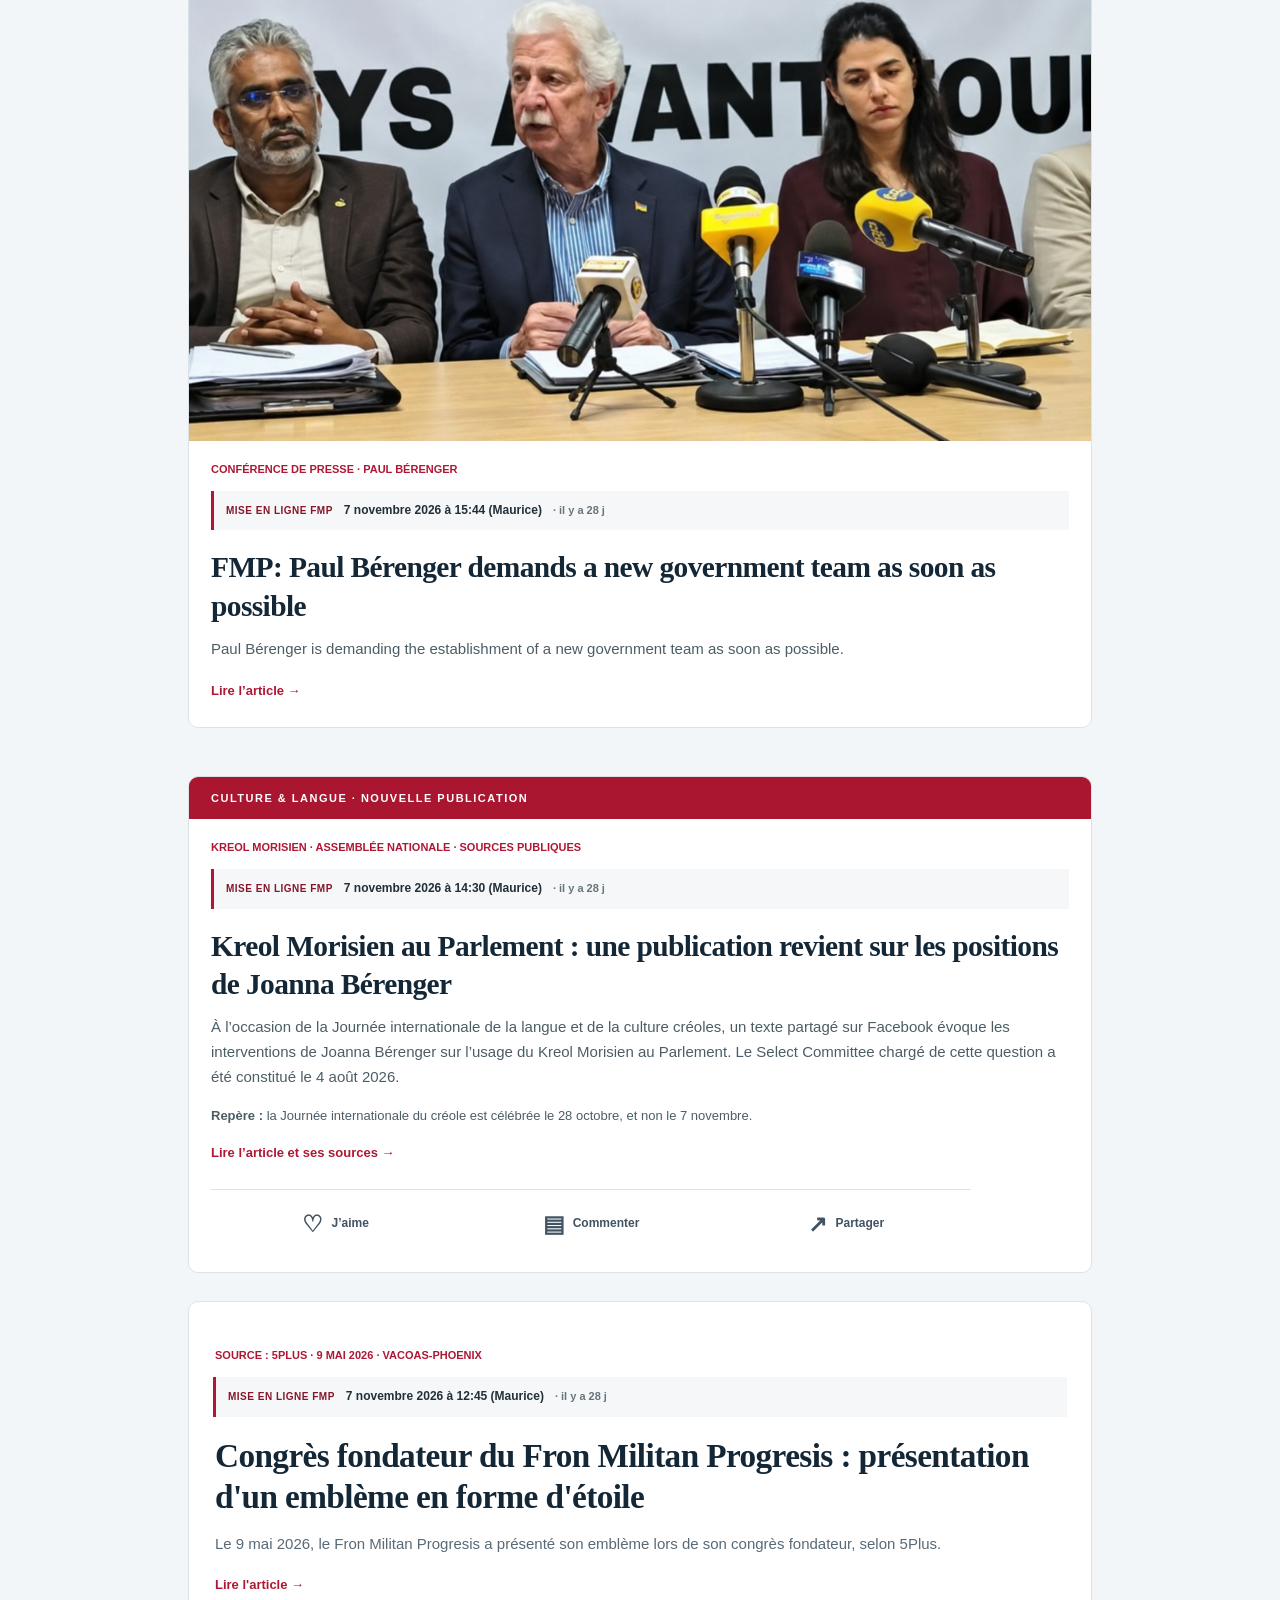
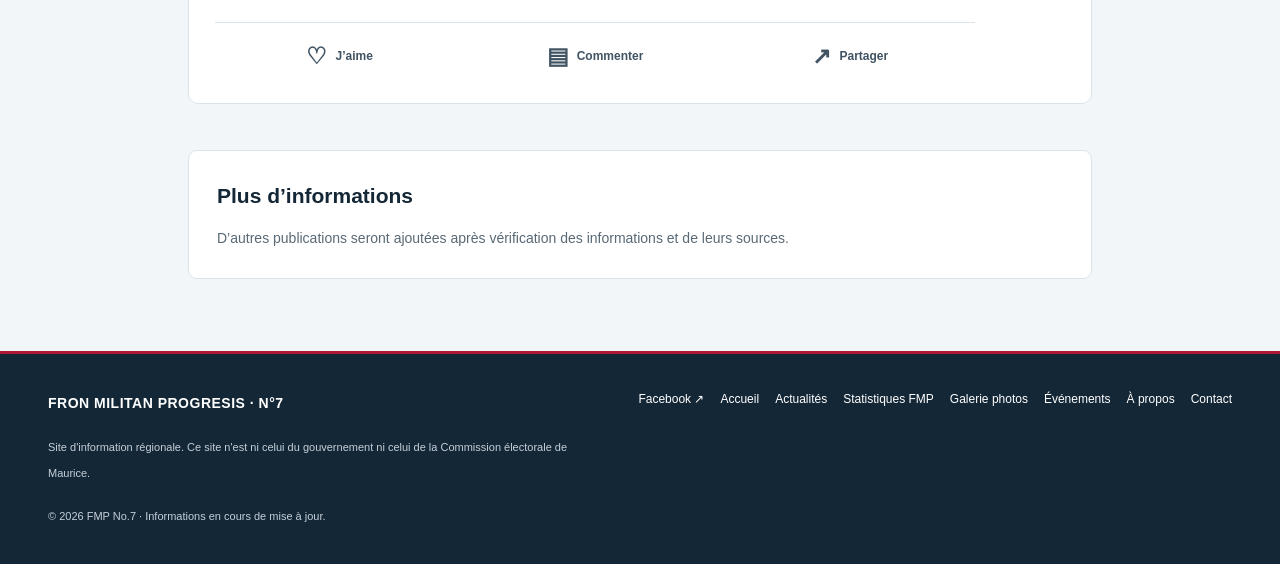
==== commit 846efcce: "Link FMP press conference and embed Facebook video" ====
--- a/actualites.html
+++ b/actualites.html
@@ -1,5 +1,5 @@
 <!DOCTYPE html>
-<html lang="fr"><head><meta charset="utf-8"/><meta content="width=device-width,initial-scale=1" name="viewport"/><meta content="#111111" name="theme-color"/><meta content="FMP No.7 — Informations publiques, actualités et événements de la circonscription de Piton et Rivière du Rempart." name="description"/><title>Actualités | FMP No.7</title><link href="assets/fmp-logo.jpg?v=20261107-original" rel="icon"/><link href="assets/style.css?v=20261107-clock" rel="stylesheet"/></head><body><a class="skip-link" href="#main-content">Aller au contenu</a><div class="utility"><div class="shell"><span>MAURICE · CIRCONSCRIPTION N°7</span><span data-now aria-label="Heure actuelle à Maurice" aria-live="off">Chargement de l'heure de Maurice…</span></div></div><header class="shell brandline"><a aria-label="Accueil FMP No.7" href="index.html"><img alt="Logo Fron Militan Progresis, étoile et chiffre 7" src="assets/fmp-logo.jpg?v=20261107-original"/></a><div><h1>FRON MILITAN<br/>PROGRESIS</h1><div class="sub">CIRCONSCRIPTION N°7</div></div><span class="rightmark">Piton &amp; Rivière du Rempart<br/>Site d'information régionale</span></header><div class="navwrap"><div class="shell"><button aria-controls="siteNav" aria-expanded="false" class="mobileToggle">☰   Menu</button><nav aria-label="Navigation principale" class="nav" id="siteNav"><a class="" href="index.html">Accueil</a><a aria-current="page" class="active" href="actualites.html">Actualités</a><a href="statistiques-fmp.html">Statistiques FMP</a><a href="galerie.html">Galerie photos</a><a class="" href="evenements.html">Événements</a><a class="" href="apropos.html">À propos</a><a class="" href="contact.html">Contact</a></nav></div></div><div class="stripe"></div><main id="main-content"><div class="shell pagebody"><div class="notice"><strong>Site en préparation</strong> — Certaines informations, coordonnées et annonces restent à confirmer. Les publications ne sont pas mises à jour automatiquement.</div><div class="eyebrow">Le fil d'information</div><h2 class="pageheading">Actualités</h2><p class="lede">Informations publiées avec date et source. Les nouvelles publications seront ajoutées après vérification.</p><div class="topgrid" style="grid-template-columns:1fr"><article class="feature news-added-card" style="margin-bottom:20px"><div class="news-added-kicker">ÉCONOMIE · TRIBUNE D’OPINION · 12 NOVEMBRE 2026</div><div class="post-timestamps"><span class="post-timestamps-label">Mise en ligne FMP</span><time datetime="2026-11-12T15:37:48Z" data-published-at="2026-11-12T15:37:48Z">12 novembre 2026 · 19:37 (Maurice)</time></div><h2><a href="taux-directeur-5-pour-cent-2026-11-12.html">Taux directeur à 5 % : on fait payer les Mauriciens pour une inflation qu&#39;on ne contrôle pas.</a></h2><p>La Banque de Maurice relève son taux directeur à 5 %. Une tribune interroge les conséquences pour les ménages, les jeunes emprunteurs et les PME.</p><a class="textlink" href="taux-directeur-5-pour-cent-2026-11-12.html">Lire la tribune et les sources →</a></article><article class="feature news-added-card" style="margin-bottom:20px"><div class="news-added-kicker">MESSAGE DE SOUTIEN · JOANNA · 7 NOVEMBRE 2026</div><div class="post-timestamps"><span class="post-timestamps-label">Mise en ligne FMP</span><time datetime="2026-11-07T13:00:00Z" data-published-at="2026-11-07T13:00:00Z">7 novembre 2026 · 17:00 (Maurice)</time></div><h2><a href="joanna-support-message-2026-11-07.html">Message of support for Joanna</a></h2><p>There are certainly some people who tremble with fear because of you, Joanna, for your honest work. After all, jealousy has always existed and will always exist. They certainly attack you because they can't do a quarter of what you do. Good luck, Joanna ⭐️💜</p><a class="textlink" href="joanna-support-message-2026-11-07.html">Lire le message →</a></article><article class="feature news-added-card" style="margin-bottom:20px"><div class="news-added-kicker">POLITIQUE · FMP · 7 NOVEMBRE 2026</div><img src="assets/fmp-press-conference-2026-11-07.jpg" alt="FMP press conference, 7 November 2026" width="1536" height="864" loading="lazy" style="display:block;width:100%;height:auto" /><div class="meta">CONFÉRENCE DE PRESSE · PAUL BÉRENGER</div><div class="post-timestamps"><span class="post-timestamps-label">Mise en ligne FMP</span><time datetime="2026-11-07T11:44:02Z" data-published-at="2026-11-07T11:44:02Z">7 novembre 2026 · 15:44 (Maurice)</time><span class="post-relative" data-post-age-for="2026-11-07T11:44:02Z"></span></div><h2><a href="paul-berenger-new-government-team-2026-11-07.html">FMP: Paul Bérenger demands a new government team as soon as possible</a></h2><p>Paul Bérenger is demanding the establishment of a new government team as soon as possible.</p><a class="textlink" href="paul-berenger-new-government-team-2026-11-07.html">Lire l’article →</a></article><article class="feature news-added-card"><div class="news-added-kicker">CULTURE &amp; LANGUE · NOUVELLE PUBLICATION</div>
+<html lang="fr"><head><meta charset="utf-8"/><meta content="width=device-width,initial-scale=1" name="viewport"/><meta content="#111111" name="theme-color"/><meta content="FMP No.7 — Informations publiques, actualités et événements de la circonscription de Piton et Rivière du Rempart." name="description"/><title>Actualités | FMP No.7</title><link href="assets/fmp-logo.jpg?v=20261107-original" rel="icon"/><link href="assets/style.css?v=20261107-clock" rel="stylesheet"/></head><body><a class="skip-link" href="#main-content">Aller au contenu</a><div class="utility"><div class="shell"><span>MAURICE · CIRCONSCRIPTION N°7</span><span data-now aria-label="Heure actuelle à Maurice" aria-live="off">Chargement de l'heure de Maurice…</span></div></div><header class="shell brandline"><a aria-label="Accueil FMP No.7" href="index.html"><img alt="Logo Fron Militan Progresis, étoile et chiffre 7" src="assets/fmp-logo.jpg?v=20261107-original"/></a><div><h1>FRON MILITAN<br/>PROGRESIS</h1><div class="sub">CIRCONSCRIPTION N°7</div></div><span class="rightmark">Piton &amp; Rivière du Rempart<br/>Site d'information régionale</span></header><div class="navwrap"><div class="shell"><button aria-controls="siteNav" aria-expanded="false" class="mobileToggle">☰   Menu</button><nav aria-label="Navigation principale" class="nav" id="siteNav"><a class="" href="index.html">Accueil</a><a aria-current="page" class="active" href="actualites.html">Actualités</a><a href="statistiques-fmp.html">Statistiques FMP</a><a href="galerie.html">Galerie photos</a><a class="" href="evenements.html">Événements</a><a class="" href="apropos.html">À propos</a><a class="" href="contact.html">Contact</a></nav></div></div><div class="stripe"></div><main id="main-content"><div class="shell pagebody"><div class="notice"><strong>Site en préparation</strong> — Certaines informations, coordonnées et annonces restent à confirmer. Les publications ne sont pas mises à jour automatiquement.</div><div class="eyebrow">Le fil d'information</div><h2 class="pageheading">Actualités</h2><p class="lede">Informations publiées avec date et source. Les nouvelles publications seront ajoutées après vérification.</p><div class="topgrid" style="grid-template-columns:1fr"><article class="feature news-added-card"><div class="news-added-kicker">FMP · VIDÉO · 14 NOVEMBRE 2026</div><h2><a href="conference-presse-fmp-2026-11-14.html">FMP | Conférence de presse</a></h2><p>Vidéo Facebook et interventions des représentants du FMP.</p><a href="conference-presse-fmp-2026-11-14.html">Regarder la vidéo →</a></article><article class="feature news-added-card" style="margin-bottom:20px"><div class="news-added-kicker">ÉCONOMIE · TRIBUNE D’OPINION · 12 NOVEMBRE 2026</div><div class="post-timestamps"><span class="post-timestamps-label">Mise en ligne FMP</span><time datetime="2026-11-12T15:37:48Z" data-published-at="2026-11-12T15:37:48Z">12 novembre 2026 · 19:37 (Maurice)</time></div><h2><a href="taux-directeur-5-pour-cent-2026-11-12.html">Taux directeur à 5 % : on fait payer les Mauriciens pour une inflation qu&#39;on ne contrôle pas.</a></h2><p>La Banque de Maurice relève son taux directeur à 5 %. Une tribune interroge les conséquences pour les ménages, les jeunes emprunteurs et les PME.</p><a class="textlink" href="taux-directeur-5-pour-cent-2026-11-12.html">Lire la tribune et les sources →</a></article><article class="feature news-added-card" style="margin-bottom:20px"><div class="news-added-kicker">MESSAGE DE SOUTIEN · JOANNA · 7 NOVEMBRE 2026</div><div class="post-timestamps"><span class="post-timestamps-label">Mise en ligne FMP</span><time datetime="2026-11-07T13:00:00Z" data-published-at="2026-11-07T13:00:00Z">7 novembre 2026 · 17:00 (Maurice)</time></div><h2><a href="joanna-support-message-2026-11-07.html">Message of support for Joanna</a></h2><p>There are certainly some people who tremble with fear because of you, Joanna, for your honest work. After all, jealousy has always existed and will always exist. They certainly attack you because they can't do a quarter of what you do. Good luck, Joanna ⭐️💜</p><a class="textlink" href="joanna-support-message-2026-11-07.html">Lire le message →</a></article><article class="feature news-added-card" style="margin-bottom:20px"><div class="news-added-kicker">POLITIQUE · FMP · 7 NOVEMBRE 2026</div><img src="assets/fmp-press-conference-2026-11-07.jpg" alt="FMP press conference, 7 November 2026" width="1536" height="864" loading="lazy" style="display:block;width:100%;height:auto" /><div class="meta">CONFÉRENCE DE PRESSE · PAUL BÉRENGER</div><div class="post-timestamps"><span class="post-timestamps-label">Mise en ligne FMP</span><time datetime="2026-11-07T11:44:02Z" data-published-at="2026-11-07T11:44:02Z">7 novembre 2026 · 15:44 (Maurice)</time><span class="post-relative" data-post-age-for="2026-11-07T11:44:02Z"></span></div><h2><a href="paul-berenger-new-government-team-2026-11-07.html">FMP: Paul Bérenger demands a new government team as soon as possible</a></h2><p>Paul Bérenger is demanding the establishment of a new government team as soon as possible.</p><a class="textlink" href="paul-berenger-new-government-team-2026-11-07.html">Lire l’article →</a></article><article class="feature news-added-card"><div class="news-added-kicker">CULTURE &amp; LANGUE · NOUVELLE PUBLICATION</div>
 <div class="meta">KREOL MORISIEN · ASSEMBLÉE NATIONALE · SOURCES PUBLIQUES</div><div class="post-timestamps" aria-label="Date de mise en ligne sur le site"><span class="post-timestamps-label">Mise en ligne FMP</span><time datetime="2026-11-07T10:30:09Z" data-published-at="2026-11-07T10:30:09Z">7 novembre 2026 · 14:30 (Maurice)</time><span class="post-relative" data-post-age-for="2026-11-07T10:30:09Z"></span></div>
 <h2><a href="kreol-morisien-parlement.html">Kreol Morisien au Parlement : une publication revient sur les positions de Joanna Bérenger</a></h2>
 <p>À l’occasion de la Journée internationale de la langue et de la culture créoles, un texte partagé sur Facebook évoque les interventions de Joanna Bérenger sur l’usage du Kreol Morisien au Parlement. Le Select Committee chargé de cette question a été constitué le 4 août 2026.</p>
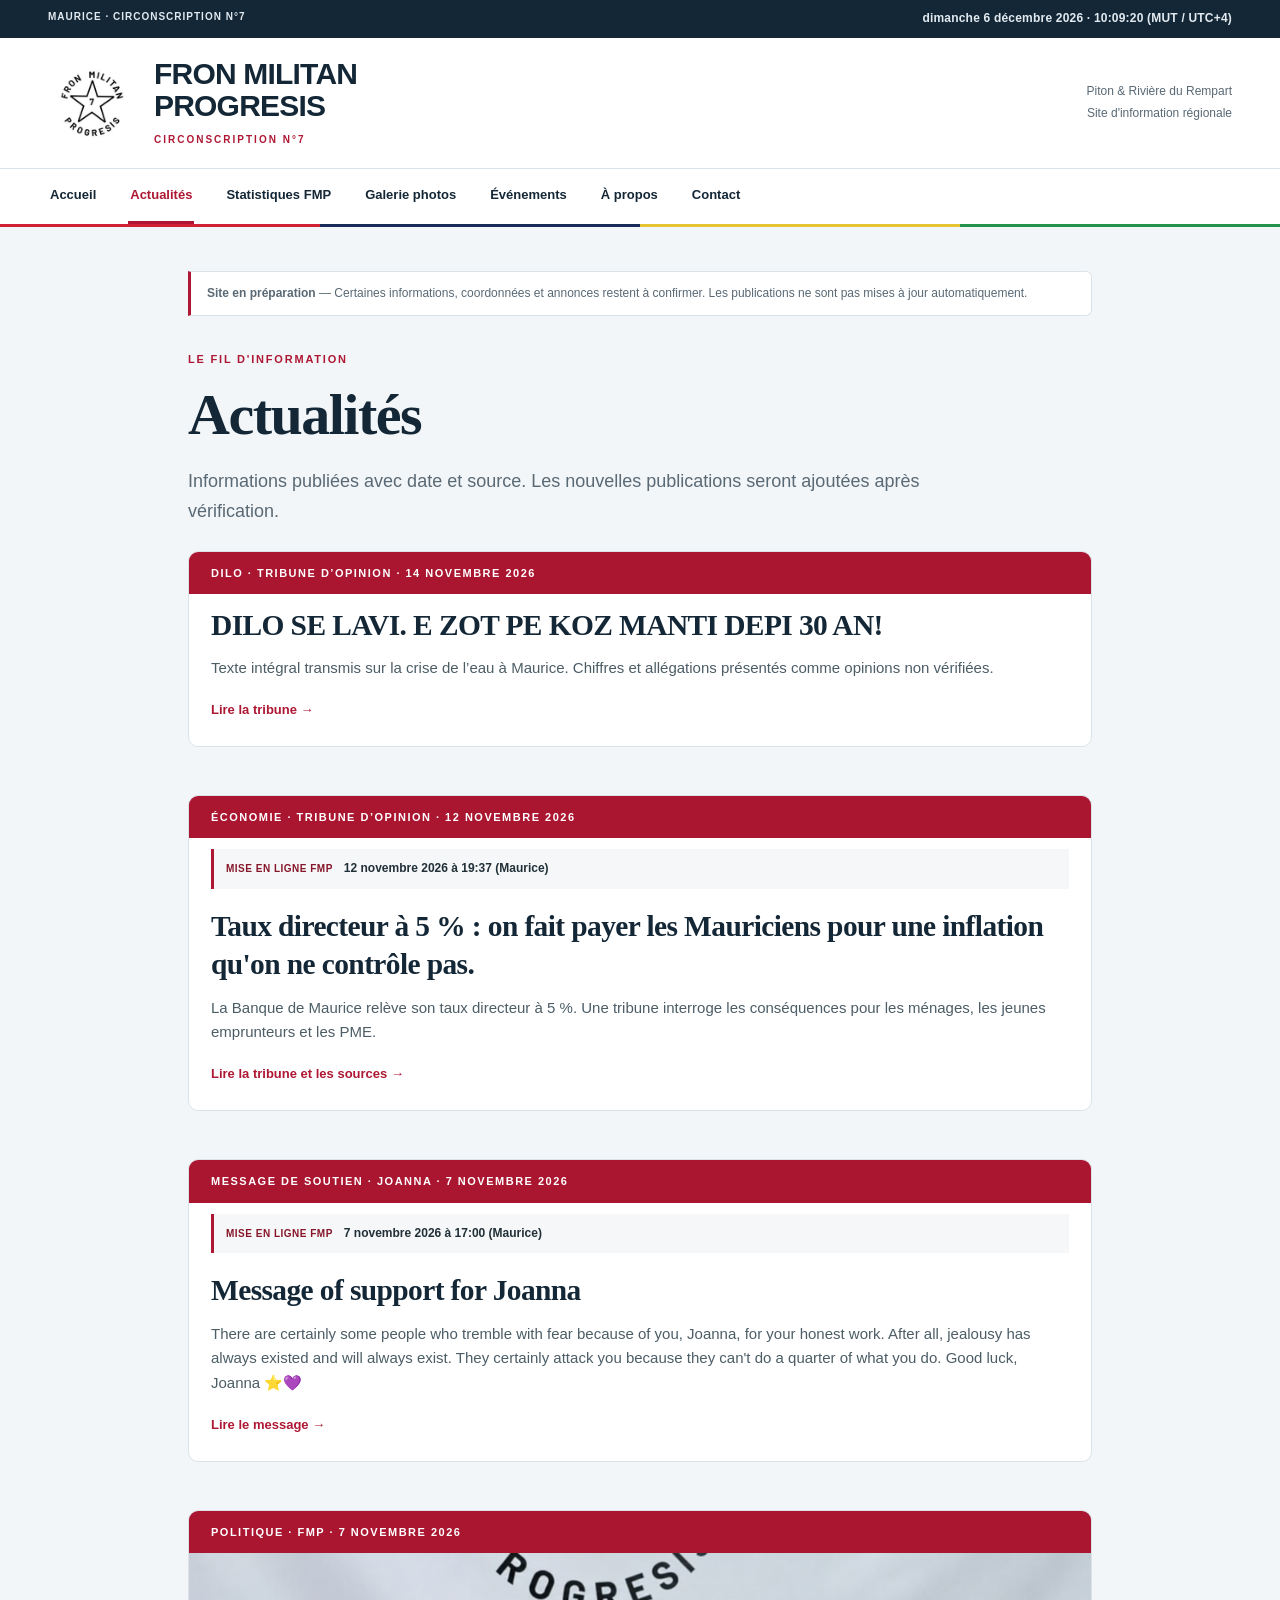
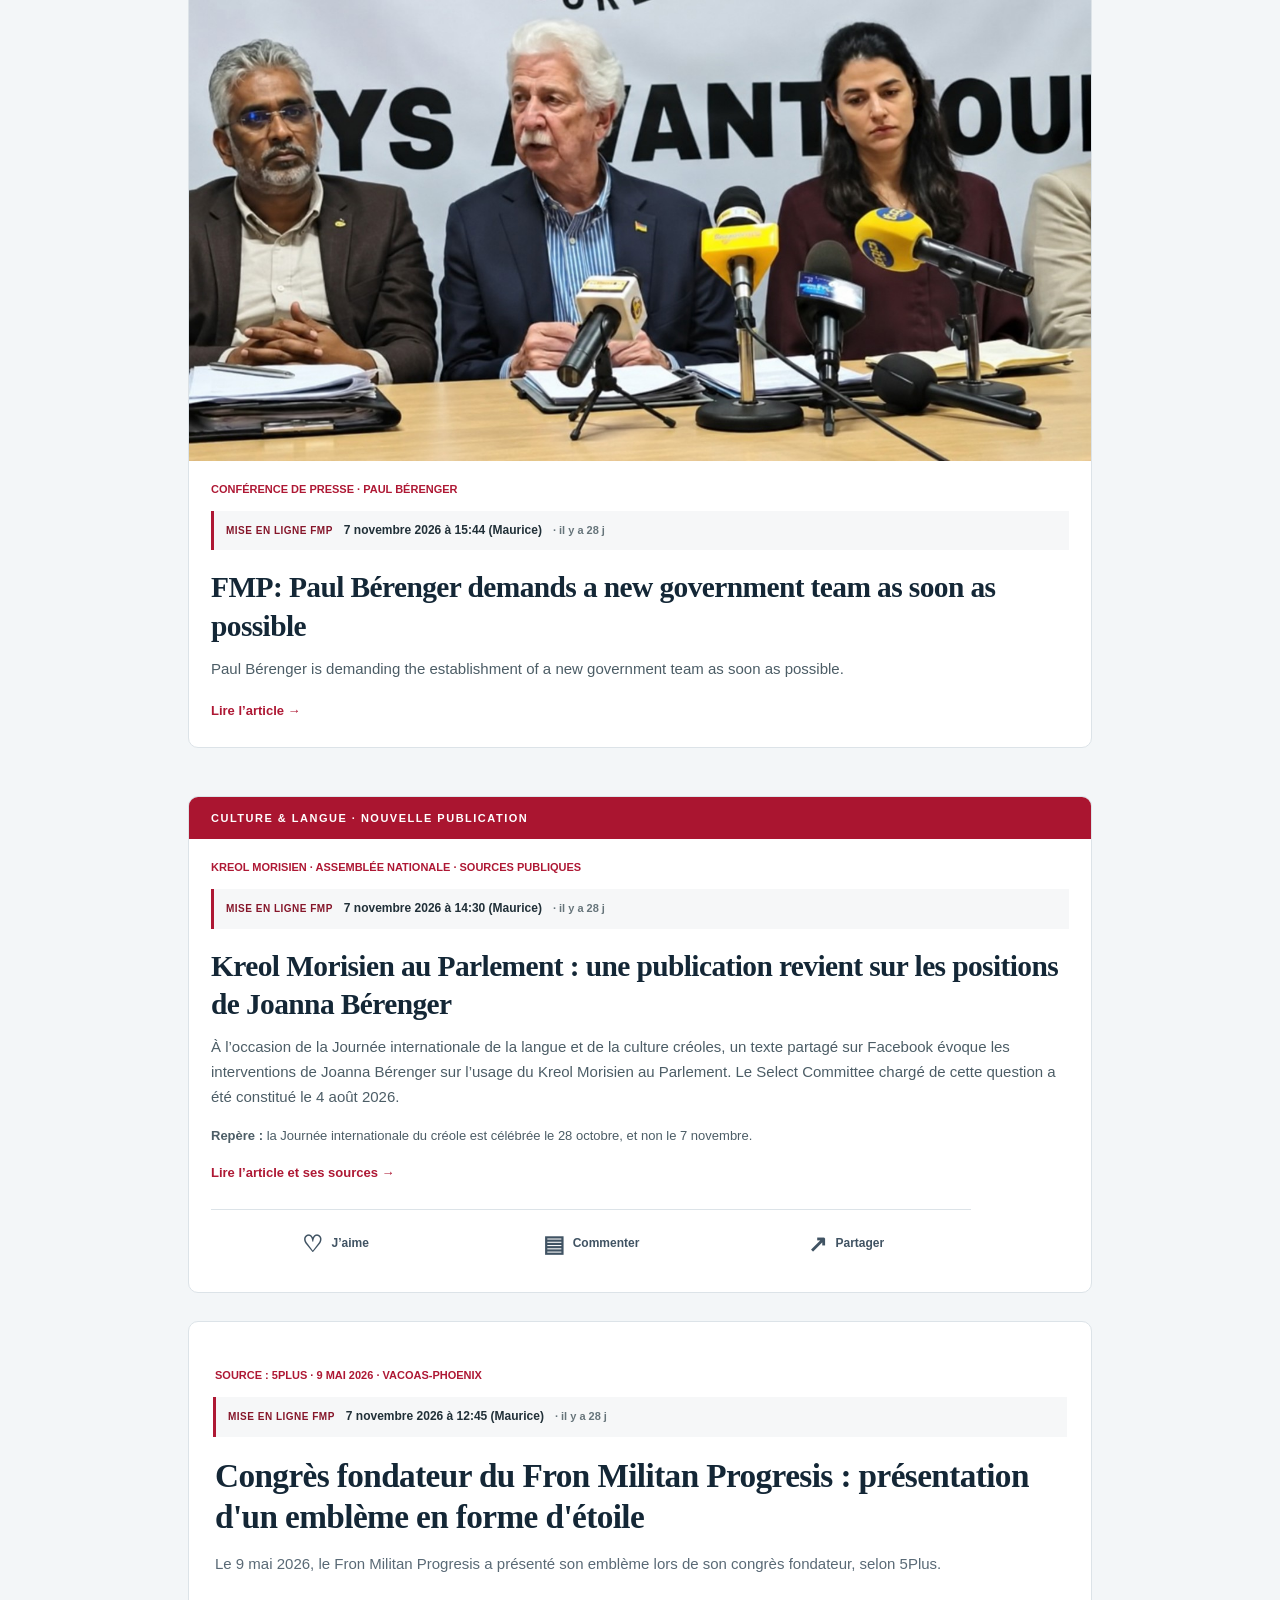
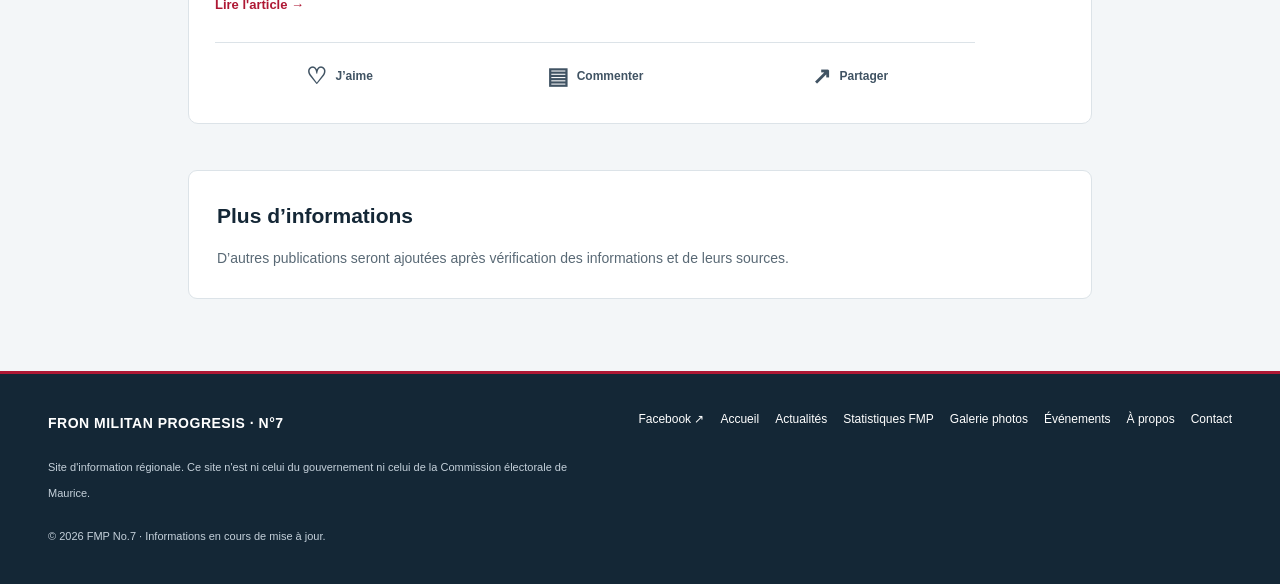
==== commit 9854798e: "Link DILO SE LAVI draft from FMP news listings" ====
--- a/actualites.html
+++ b/actualites.html
@@ -1,5 +1,5 @@
 <!DOCTYPE html>
-<html lang="fr"><head><meta charset="utf-8"/><meta content="width=device-width,initial-scale=1" name="viewport"/><meta content="#111111" name="theme-color"/><meta content="FMP No.7 — Informations publiques, actualités et événements de la circonscription de Piton et Rivière du Rempart." name="description"/><title>Actualités | FMP No.7</title><link href="assets/fmp-logo.jpg?v=20261107-original" rel="icon"/><link href="assets/style.css?v=20261107-clock" rel="stylesheet"/></head><body><a class="skip-link" href="#main-content">Aller au contenu</a><div class="utility"><div class="shell"><span>MAURICE · CIRCONSCRIPTION N°7</span><span data-now aria-label="Heure actuelle à Maurice" aria-live="off">Chargement de l'heure de Maurice…</span></div></div><header class="shell brandline"><a aria-label="Accueil FMP No.7" href="index.html"><img alt="Logo Fron Militan Progresis, étoile et chiffre 7" src="assets/fmp-logo.jpg?v=20261107-original"/></a><div><h1>FRON MILITAN<br/>PROGRESIS</h1><div class="sub">CIRCONSCRIPTION N°7</div></div><span class="rightmark">Piton &amp; Rivière du Rempart<br/>Site d'information régionale</span></header><div class="navwrap"><div class="shell"><button aria-controls="siteNav" aria-expanded="false" class="mobileToggle">☰   Menu</button><nav aria-label="Navigation principale" class="nav" id="siteNav"><a class="" href="index.html">Accueil</a><a aria-current="page" class="active" href="actualites.html">Actualités</a><a href="statistiques-fmp.html">Statistiques FMP</a><a href="galerie.html">Galerie photos</a><a class="" href="evenements.html">Événements</a><a class="" href="apropos.html">À propos</a><a class="" href="contact.html">Contact</a></nav></div></div><div class="stripe"></div><main id="main-content"><div class="shell pagebody"><div class="notice"><strong>Site en préparation</strong> — Certaines informations, coordonnées et annonces restent à confirmer. Les publications ne sont pas mises à jour automatiquement.</div><div class="eyebrow">Le fil d'information</div><h2 class="pageheading">Actualités</h2><p class="lede">Informations publiées avec date et source. Les nouvelles publications seront ajoutées après vérification.</p><div class="topgrid" style="grid-template-columns:1fr"><article class="feature news-added-card"><div class="news-added-kicker">FMP · VIDÉO · 14 NOVEMBRE 2026</div><h2><a href="conference-presse-fmp-2026-11-14.html">FMP | Conférence de presse</a></h2><p>Vidéo Facebook et interventions des représentants du FMP.</p><a href="conference-presse-fmp-2026-11-14.html">Regarder la vidéo →</a></article><article class="feature news-added-card" style="margin-bottom:20px"><div class="news-added-kicker">ÉCONOMIE · TRIBUNE D’OPINION · 12 NOVEMBRE 2026</div><div class="post-timestamps"><span class="post-timestamps-label">Mise en ligne FMP</span><time datetime="2026-11-12T15:37:48Z" data-published-at="2026-11-12T15:37:48Z">12 novembre 2026 · 19:37 (Maurice)</time></div><h2><a href="taux-directeur-5-pour-cent-2026-11-12.html">Taux directeur à 5 % : on fait payer les Mauriciens pour une inflation qu&#39;on ne contrôle pas.</a></h2><p>La Banque de Maurice relève son taux directeur à 5 %. Une tribune interroge les conséquences pour les ménages, les jeunes emprunteurs et les PME.</p><a class="textlink" href="taux-directeur-5-pour-cent-2026-11-12.html">Lire la tribune et les sources →</a></article><article class="feature news-added-card" style="margin-bottom:20px"><div class="news-added-kicker">MESSAGE DE SOUTIEN · JOANNA · 7 NOVEMBRE 2026</div><div class="post-timestamps"><span class="post-timestamps-label">Mise en ligne FMP</span><time datetime="2026-11-07T13:00:00Z" data-published-at="2026-11-07T13:00:00Z">7 novembre 2026 · 17:00 (Maurice)</time></div><h2><a href="joanna-support-message-2026-11-07.html">Message of support for Joanna</a></h2><p>There are certainly some people who tremble with fear because of you, Joanna, for your honest work. After all, jealousy has always existed and will always exist. They certainly attack you because they can't do a quarter of what you do. Good luck, Joanna ⭐️💜</p><a class="textlink" href="joanna-support-message-2026-11-07.html">Lire le message →</a></article><article class="feature news-added-card" style="margin-bottom:20px"><div class="news-added-kicker">POLITIQUE · FMP · 7 NOVEMBRE 2026</div><img src="assets/fmp-press-conference-2026-11-07.jpg" alt="FMP press conference, 7 November 2026" width="1536" height="864" loading="lazy" style="display:block;width:100%;height:auto" /><div class="meta">CONFÉRENCE DE PRESSE · PAUL BÉRENGER</div><div class="post-timestamps"><span class="post-timestamps-label">Mise en ligne FMP</span><time datetime="2026-11-07T11:44:02Z" data-published-at="2026-11-07T11:44:02Z">7 novembre 2026 · 15:44 (Maurice)</time><span class="post-relative" data-post-age-for="2026-11-07T11:44:02Z"></span></div><h2><a href="paul-berenger-new-government-team-2026-11-07.html">FMP: Paul Bérenger demands a new government team as soon as possible</a></h2><p>Paul Bérenger is demanding the establishment of a new government team as soon as possible.</p><a class="textlink" href="paul-berenger-new-government-team-2026-11-07.html">Lire l’article →</a></article><article class="feature news-added-card"><div class="news-added-kicker">CULTURE &amp; LANGUE · NOUVELLE PUBLICATION</div>
+<html lang="fr"><head><meta charset="utf-8"/><meta content="width=device-width,initial-scale=1" name="viewport"/><meta content="#111111" name="theme-color"/><meta content="FMP No.7 — Informations publiques, actualités et événements de la circonscription de Piton et Rivière du Rempart." name="description"/><title>Actualités | FMP No.7</title><link href="assets/fmp-logo.jpg?v=20261107-original" rel="icon"/><link href="assets/style.css?v=20261107-clock" rel="stylesheet"/></head><body><a class="skip-link" href="#main-content">Aller au contenu</a><div class="utility"><div class="shell"><span>MAURICE · CIRCONSCRIPTION N°7</span><span data-now aria-label="Heure actuelle à Maurice" aria-live="off">Chargement de l'heure de Maurice…</span></div></div><header class="shell brandline"><a aria-label="Accueil FMP No.7" href="index.html"><img alt="Logo Fron Militan Progresis, étoile et chiffre 7" src="assets/fmp-logo.jpg?v=20261107-original"/></a><div><h1>FRON MILITAN<br/>PROGRESIS</h1><div class="sub">CIRCONSCRIPTION N°7</div></div><span class="rightmark">Piton &amp; Rivière du Rempart<br/>Site d'information régionale</span></header><div class="navwrap"><div class="shell"><button aria-controls="siteNav" aria-expanded="false" class="mobileToggle">☰   Menu</button><nav aria-label="Navigation principale" class="nav" id="siteNav"><a class="" href="index.html">Accueil</a><a aria-current="page" class="active" href="actualites.html">Actualités</a><a href="statistiques-fmp.html">Statistiques FMP</a><a href="galerie.html">Galerie photos</a><a class="" href="evenements.html">Événements</a><a class="" href="apropos.html">À propos</a><a class="" href="contact.html">Contact</a></nav></div></div><div class="stripe"></div><main id="main-content"><div class="shell pagebody"><div class="notice"><strong>Site en préparation</strong> — Certaines informations, coordonnées et annonces restent à confirmer. Les publications ne sont pas mises à jour automatiquement.</div><div class="eyebrow">Le fil d'information</div><h2 class="pageheading">Actualités</h2><p class="lede">Informations publiées avec date et source. Les nouvelles publications seront ajoutées après vérification.</p><div class="topgrid" style="grid-template-columns:1fr"><article class="feature news-added-card" style="margin-bottom:20px"><div class="news-added-kicker">DILO · TRIBUNE D’OPINION · 14 NOVEMBRE 2026</div><h2><a href="dilo-se-lavi-2026-11-14.html">DILO SE LAVI. E ZOT PE KOZ MANTI DEPI 30 AN!</a></h2><p>Texte intégral transmis sur la crise de l’eau à Maurice. Chiffres et allégations présentés comme opinions non vérifiées.</p><a class="textlink" href="dilo-se-lavi-2026-11-14.html">Lire la tribune →</a></article><article class="feature news-added-card" style="margin-bottom:20px"><div class="news-added-kicker">ÉCONOMIE · TRIBUNE D’OPINION · 12 NOVEMBRE 2026</div><div class="post-timestamps"><span class="post-timestamps-label">Mise en ligne FMP</span><time datetime="2026-11-12T15:37:48Z" data-published-at="2026-11-12T15:37:48Z">12 novembre 2026 · 19:37 (Maurice)</time></div><h2><a href="taux-directeur-5-pour-cent-2026-11-12.html">Taux directeur à 5 % : on fait payer les Mauriciens pour une inflation qu&#39;on ne contrôle pas.</a></h2><p>La Banque de Maurice relève son taux directeur à 5 %. Une tribune interroge les conséquences pour les ménages, les jeunes emprunteurs et les PME.</p><a class="textlink" href="taux-directeur-5-pour-cent-2026-11-12.html">Lire la tribune et les sources →</a></article><article class="feature news-added-card" style="margin-bottom:20px"><div class="news-added-kicker">MESSAGE DE SOUTIEN · JOANNA · 7 NOVEMBRE 2026</div><div class="post-timestamps"><span class="post-timestamps-label">Mise en ligne FMP</span><time datetime="2026-11-07T13:00:00Z" data-published-at="2026-11-07T13:00:00Z">7 novembre 2026 · 17:00 (Maurice)</time></div><h2><a href="joanna-support-message-2026-11-07.html">Message of support for Joanna</a></h2><p>There are certainly some people who tremble with fear because of you, Joanna, for your honest work. After all, jealousy has always existed and will always exist. They certainly attack you because they can't do a quarter of what you do. Good luck, Joanna ⭐️💜</p><a class="textlink" href="joanna-support-message-2026-11-07.html">Lire le message →</a></article><article class="feature news-added-card" style="margin-bottom:20px"><div class="news-added-kicker">POLITIQUE · FMP · 7 NOVEMBRE 2026</div><img src="assets/fmp-press-conference-2026-11-07.jpg" alt="FMP press conference, 7 November 2026" width="1536" height="864" loading="lazy" style="display:block;width:100%;height:auto" /><div class="meta">CONFÉRENCE DE PRESSE · PAUL BÉRENGER</div><div class="post-timestamps"><span class="post-timestamps-label">Mise en ligne FMP</span><time datetime="2026-11-07T11:44:02Z" data-published-at="2026-11-07T11:44:02Z">7 novembre 2026 · 15:44 (Maurice)</time><span class="post-relative" data-post-age-for="2026-11-07T11:44:02Z"></span></div><h2><a href="paul-berenger-new-government-team-2026-11-07.html">FMP: Paul Bérenger demands a new government team as soon as possible</a></h2><p>Paul Bérenger is demanding the establishment of a new government team as soon as possible.</p><a class="textlink" href="paul-berenger-new-government-team-2026-11-07.html">Lire l’article →</a></article><article class="feature news-added-card"><div class="news-added-kicker">CULTURE &amp; LANGUE · NOUVELLE PUBLICATION</div>
 <div class="meta">KREOL MORISIEN · ASSEMBLÉE NATIONALE · SOURCES PUBLIQUES</div><div class="post-timestamps" aria-label="Date de mise en ligne sur le site"><span class="post-timestamps-label">Mise en ligne FMP</span><time datetime="2026-11-07T10:30:09Z" data-published-at="2026-11-07T10:30:09Z">7 novembre 2026 · 14:30 (Maurice)</time><span class="post-relative" data-post-age-for="2026-11-07T10:30:09Z"></span></div>
 <h2><a href="kreol-morisien-parlement.html">Kreol Morisien au Parlement : une publication revient sur les positions de Joanna Bérenger</a></h2>
 <p>À l’occasion de la Journée internationale de la langue et de la culture créoles, un texte partagé sur Facebook évoque les interventions de Joanna Bérenger sur l’usage du Kreol Morisien au Parlement. Le Select Committee chargé de cette question a été constitué le 4 août 2026.</p>
